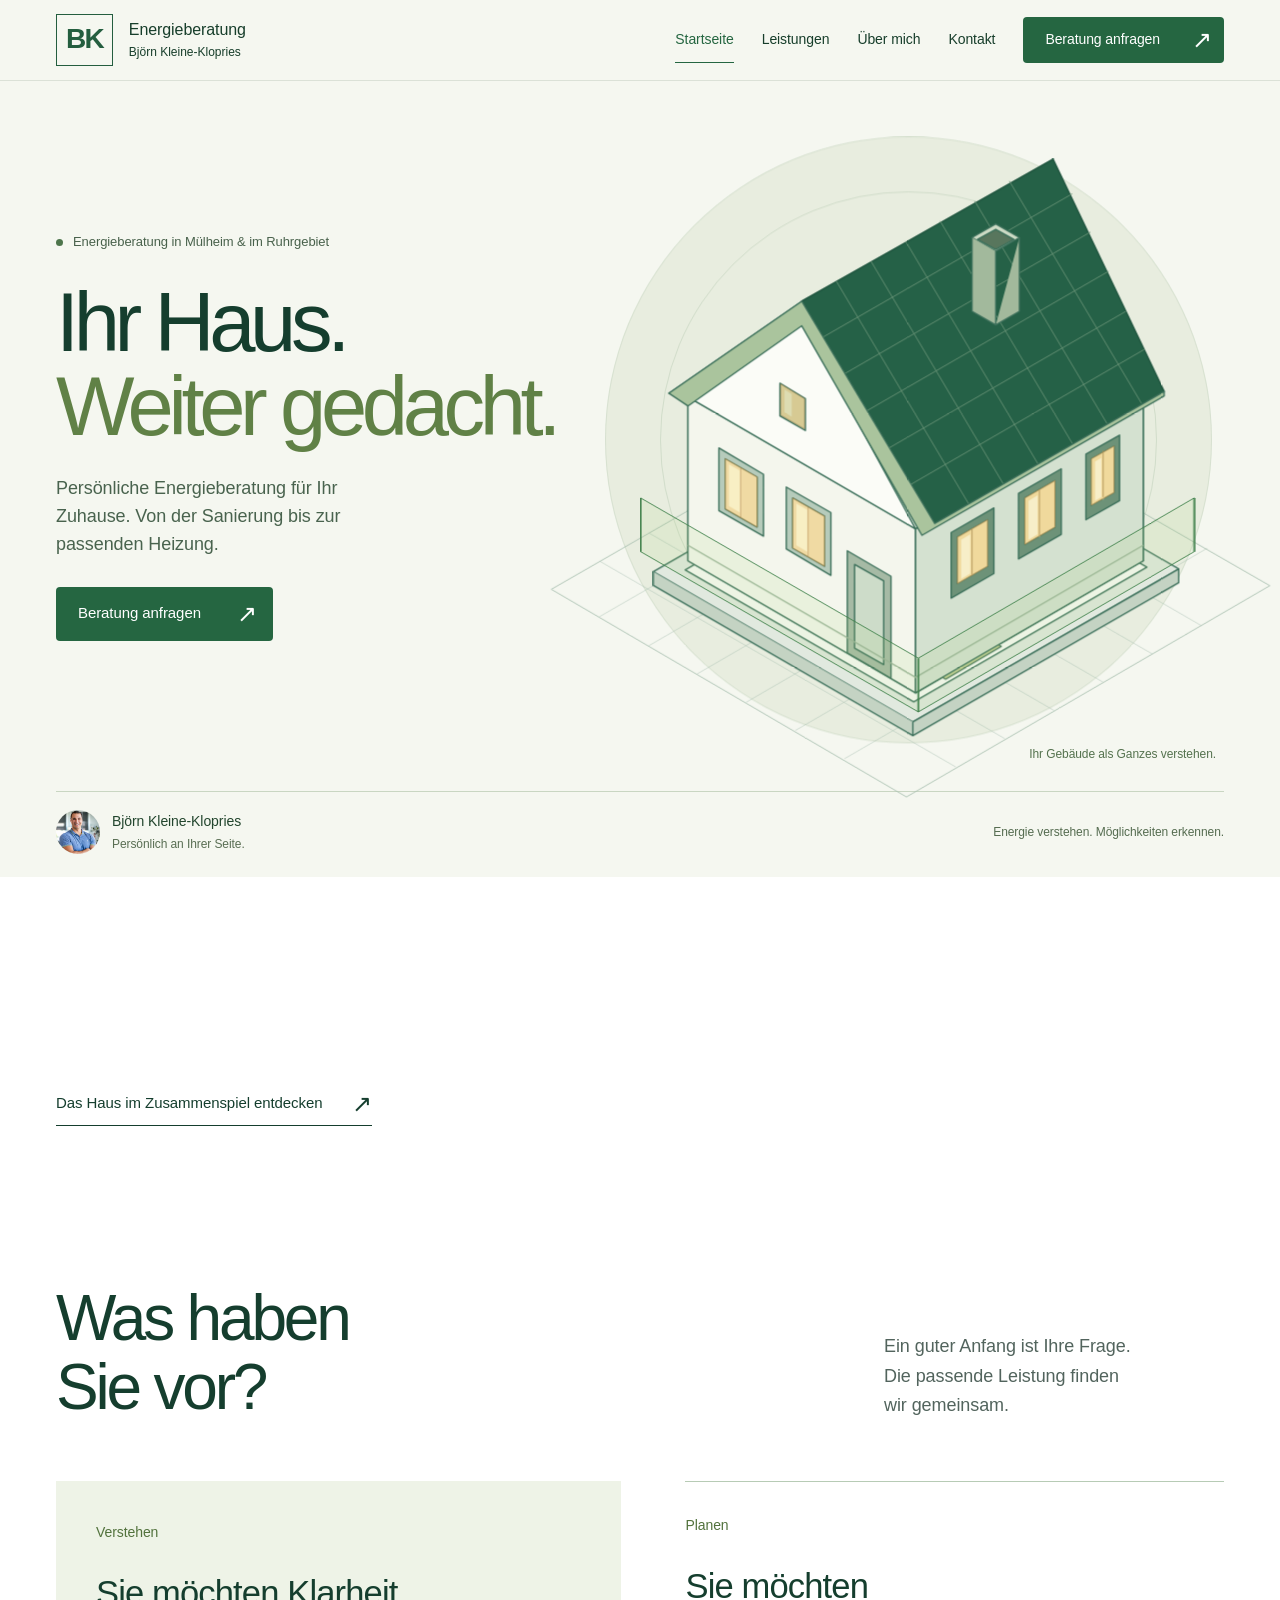
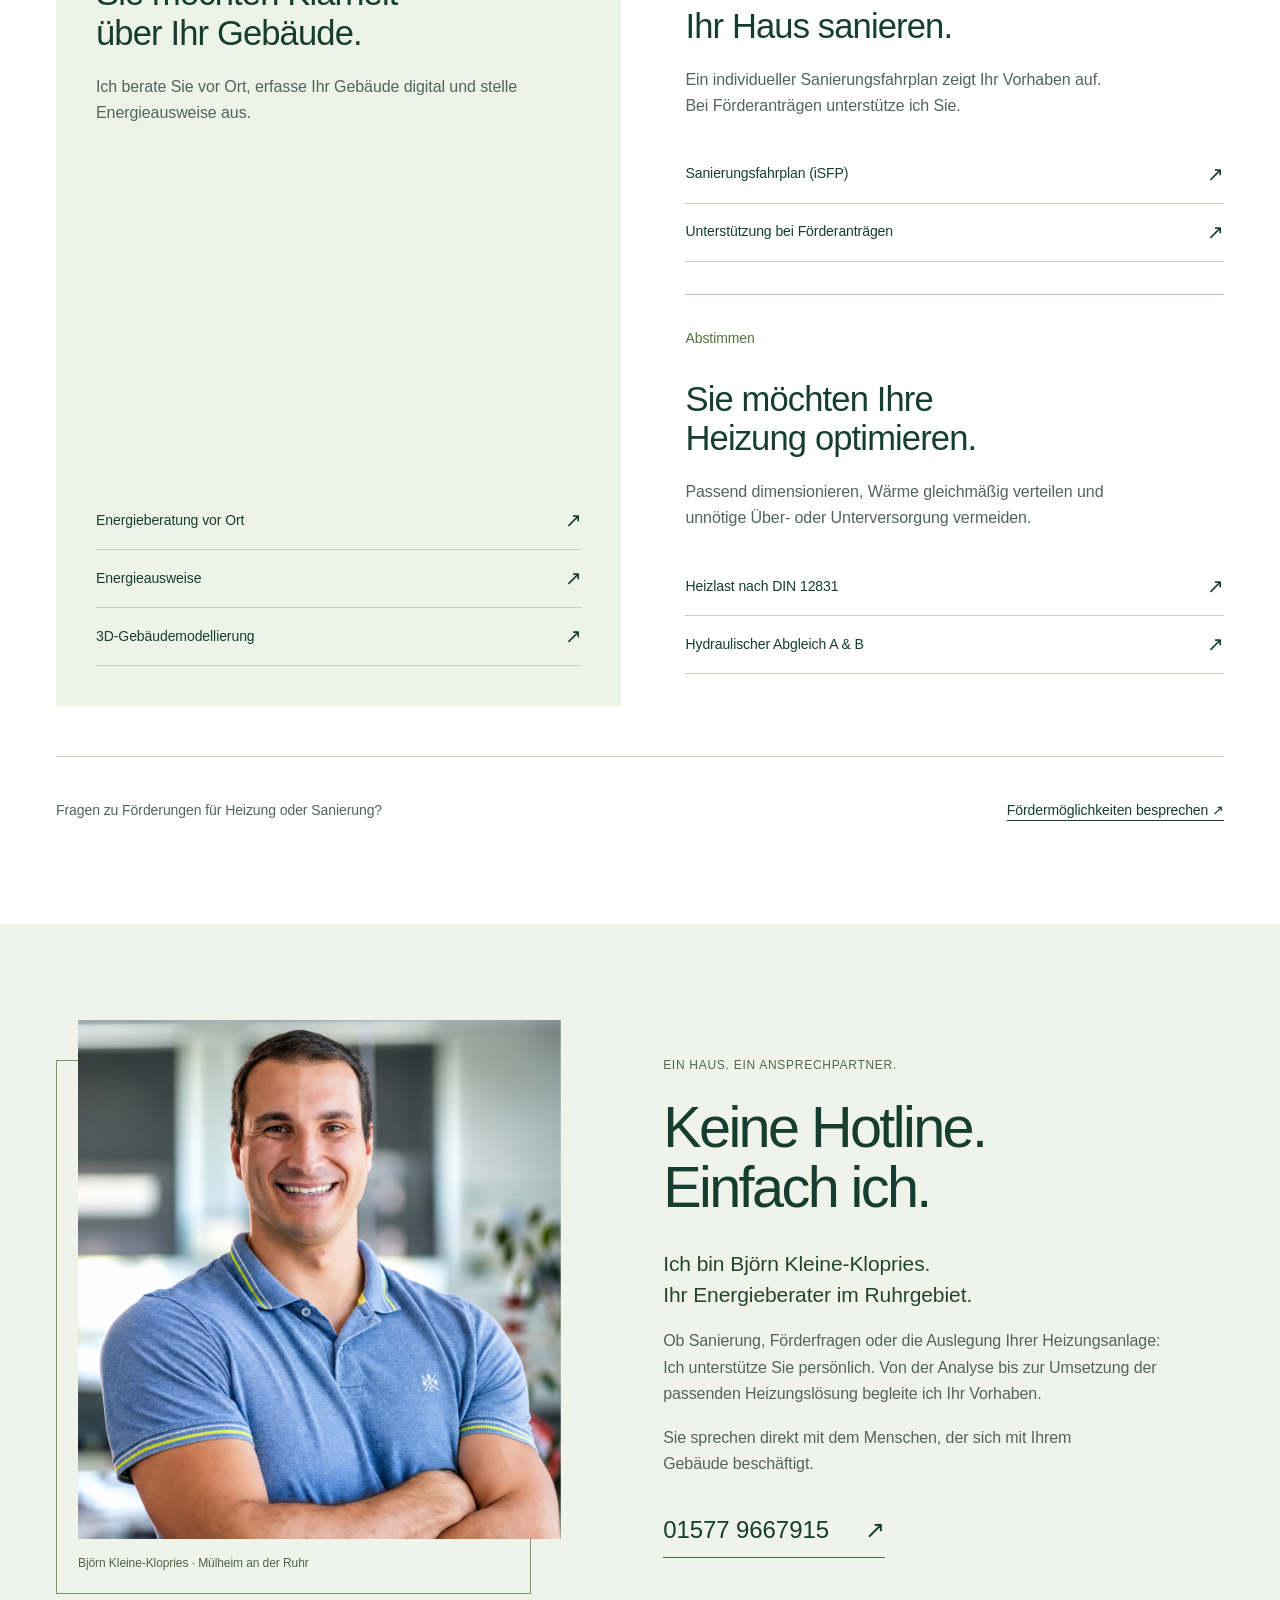
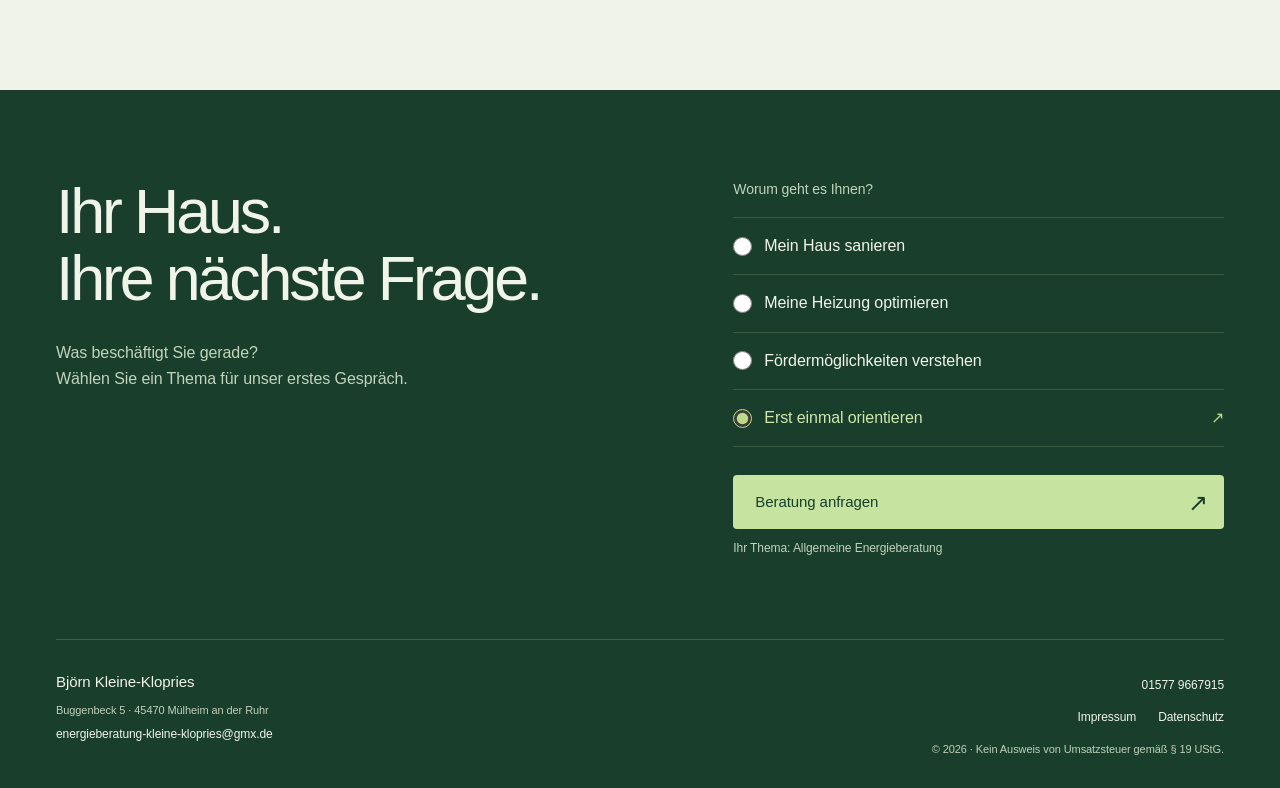
==== index.html @ 9cc99743 "Publish website preview with scroll-driven house and visit-local lighting" ====
<!doctype html><html lang="de"><head><meta name="robots" content="noindex, nofollow"><meta charset="utf-8"><meta name="viewport" content="width=device-width,initial-scale=1"><meta name="theme-color" content="#122b26"><title>Energieberatung in Mülheim | Björn Kleine-Klopries</title><meta name="description" content="Persönliche Energieberatung im Ruhrgebiet: Energieausweise, iSFP, Förderanträge, Heizlastberechnung und hydraulischer Abgleich. Björn Kleine-Klopries in Mülheim."><link rel="canonical" href="https://www.energieberatung-kleine-klopries.de/"><meta property="og:title" content="Energieberatung in Mülheim | Björn Kleine-Klopries"><meta property="og:description" content="Persönliche Energieberatung im Ruhrgebiet: Energieausweise, iSFP, Förderanträge, Heizlastberechnung und hydraulischer Abgleich. Björn Kleine-Klopries in Mülheim."><meta property="og:type" content="website"><meta property="og:locale" content="de_DE"><meta property="og:url" content="https://www.energieberatung-kleine-klopries.de/"><link rel="icon" type="image/svg+xml" href="assets/favicon.svg"><link rel="stylesheet" href="vendor/scrollcraft/scrollcraft.css"><link rel="stylesheet" href="style.css"><link rel="stylesheet" href="experience.css"><script src="vendor/scrollcraft/scrollcraft.js" defer></script><script src="app.js" defer></script><script src="experience.js" defer></script><script type="application/ld+json">{"@context":"https://schema.org","@type":"ProfessionalService","@id":"https://www.energieberatung-kleine-klopries.de/#unternehmen","name":"Energieberatung Björn Kleine-Klopries","url":"https://www.energieberatung-kleine-klopries.de/","telephone":"+4915779667915","email":"energieberatung-kleine-klopries@gmx.de","address":{"@type":"PostalAddress","streetAddress":"Buggenbeck 5","postalCode":"45470","addressLocality":"Mülheim an der Ruhr","addressCountry":"DE"},"areaServed":["Mülheim an der Ruhr","Ruhrgebiet"],"founder":{"@type":"Person","name":"Björn Kleine-Klopries"}}</script></head><body class="experience"><a class="skip" href="#inhalt">Zum Inhalt springen</a><header class="header"><div class="wrap nav"><a class="brand" href="index.html" aria-label="Energieberatung Björn Kleine-Klopries – Startseite"><span class="brand-symbol" aria-hidden="true">BK<span>／</span></span><span>Energieberatung<small>Björn Kleine-Klopries</small></span></a><button class="menu-button" type="button" aria-expanded="false" aria-controls="navigation" aria-label="Menü öffnen"><span></span><span></span></button><nav id="navigation" class="navigation" aria-label="Hauptnavigation"><a aria-current="page" href="index.html">Startseite</a><a  href="leistungen/">Leistungen</a><a href="ueber-mich/">Über mich</a><a  href="kontakt/">Kontakt</a><a class="button button-small" href="kontakt/">Beratung anfragen <span aria-hidden="true">↗</span></a></nav></div></header>
<main id="inhalt">
<section class="atelier-hero" data-sc-act="flow" aria-labelledby="hero-heading">
<div class="wrap hero-layout"><div class="hero-message"><p class="location-line"><span aria-hidden="true"></span>Energieberatung in Mülheim &amp; im Ruhrgebiet</p><h1 id="hero-heading">Ihr Haus.<br> <span>Weiter gedacht.</span></h1><p class="hero-summary">Persönliche Energieberatung für Ihr Zuhause. Von der Sanierung bis zur passenden Heizung.</p><a class="button" href="kontakt/">Beratung anfragen <span aria-hidden="true">↗</span></a></div><div class="building-scene"><div class="drawing-disc" data-sc-parallax="-0.2" aria-hidden="true"></div><svg class="hero-building" viewBox="0 0 850 800" aria-hidden="true"><g data-sc-parallax="-0.3"><use href="assets/building.svg#site"/></g><g data-sc-parallax="-0.7"><use href="assets/building.svg#base"/><g class="house-inside"><use href="assets/building.svg#inside"/></g><g class="house-room-lights"><use href="assets/building.svg#room-light"/></g><g class="house-shell"><use href="assets/building.svg#shell"/></g><g class="house-window-lights"><use class="light-front" href="assets/building.svg#light-front"/><use class="light-side" href="assets/building.svg#light-side"/><use class="light-attic" href="assets/building.svg#light-attic"/></g><g class="house-roof"><use href="assets/building.svg#roof"/></g></g><g class="house-analysis" data-sc-parallax="0.5"><use href="assets/building.svg#analysis"/></g></svg><span class="scene-caption">Ihr Gebäude als Ganzes verstehen.</span></div></div>
<div class="hero-footline wrap"><a href="#ueber-mich"><img src="assets/bjoern-kleine-klopries-neu-scharf.avif" width="48" height="48" alt=""><span>Björn Kleine-Klopries<small>Persönlich an Ihrer Seite.</small></span></a><span>Energie verstehen. Möglichkeiten erkennen.</span></div>
</section>
<section class="quiet-note" data-sc-act="flow" aria-labelledby="note-heading"><div class="wrap"><h2 id="note-heading" data-sc-cue="0.03 1 0.08 0" data-sc-kinetic="lines">Eine neue Heizung? Beginnen wir mit dem ganzen Haus.</h2><a class="text-link home-services-link" href="leistungen/">Das Haus im Zusammenspiel entdecken <span aria-hidden="true">↗</span></a></div></section>
<section class="offer-section" id="leistungen" data-sc-act="flow" aria-labelledby="offer-heading"><div class="wrap">
<div class="offer-heading" data-sc-in><h2 id="offer-heading">Was haben<br> Sie vor?</h2><p>Ein guter Anfang ist Ihre Frage.<br> Die passende Leistung finden wir gemeinsam.</p></div>
<div class="offer-grid" data-sc-in data-sc-stagger="60">
<article class="offer-group offer-primary"><span class="offer-word">Verstehen</span><h3>Sie möchten Klarheit<br> über Ihr Gebäude.</h3><p>Ich berate Sie vor Ort, erfasse Ihr Gebäude digital und stelle Energieausweise aus.</p><div class="offer-links"><a href="leistungen/#vor-ort">Energieberatung vor Ort <span>↗</span></a><a href="leistungen/#energieausweis">Energieausweise <span>↗</span></a><a href="leistungen/#gebaeudemodell">3D-Gebäudemodellierung <span>↗</span></a></div></article>
<article class="offer-group"><span class="offer-word">Planen</span><h3>Sie möchten<br> Ihr Haus sanieren.</h3><p>Ein individueller Sanierungsfahrplan zeigt Ihr Vorhaben auf. Bei Förderanträgen unterstütze ich Sie.</p><div class="offer-links"><a href="leistungen/#sanierungsfahrplan">Sanierungsfahrplan (iSFP) <span>↗</span></a><a href="leistungen/#foerderung">Unterstützung bei Förderanträgen <span>↗</span></a></div></article>
<article class="offer-group"><span class="offer-word">Abstimmen</span><h3>Sie möchten Ihre<br> Heizung optimieren.</h3><p>Passend dimensionieren, Wärme gleichmäßig verteilen und unnötige Über- oder Unterversorgung vermeiden.</p><div class="offer-links"><a href="leistungen/#heizlast">Heizlast nach DIN 12831 <span>↗</span></a><a href="leistungen/#abgleich">Hydraulischer Abgleich A &amp; B <span>↗</span></a></div></article>
</div><div class="funding-note"><p>Fragen zu Förderungen für Heizung oder Sanierung?</p><a href="kontakt/?anliegen=Förderung">Fördermöglichkeiten besprechen <span aria-hidden="true">↗</span></a></div></div></section>
<section class="person-section" id="ueber-mich" data-sc-act="flow" aria-labelledby="person-heading"><div class="wrap person-layout">
<figure class="person-image"><div data-sc-reveal="left" data-sc-reveal-at="0.05 0.38"><img src="assets/bjoern-kleine-klopries-neu-scharf.avif" width="1280" height="1229" loading="lazy" alt="Björn Kleine-Klopries, Ihr persönlicher Energieberater"></div><figcaption>Björn Kleine-Klopries · Mülheim an der Ruhr</figcaption></figure>
<div class="person-copy"><p class="section-kicker">Ein Haus. Ein Ansprechpartner.</p><h2 id="person-heading">Keine Hotline.<br> Einfach ich.</h2><p class="person-lead">Ich bin Björn Kleine-Klopries.<br> Ihr Energieberater im Ruhrgebiet.</p><p>Ob Sanierung, Förderfragen oder die Auslegung Ihrer Heizungsanlage: Ich unterstütze Sie persönlich. Von der Analyse bis zur Umsetzung der passenden Heizungslösung begleite ich Ihr Vorhaben.</p><p>Sie sprechen direkt mit dem Menschen, der sich mit Ihrem Gebäude beschäftigt.</p><a href="tel:+4915779667915" class="person-phone">01577 9667915 <span aria-hidden="true">↗</span></a></div></div></section>
<section class="inquiry-section" id="anfrage" data-sc-act="flow" aria-labelledby="inquiry-heading"><div class="wrap">
<div class="inquiry-layout"><div><h2 id="inquiry-heading">Ihr Haus.<br> Ihre nächste Frage.</h2><p>Was beschäftigt Sie gerade?<br> Wählen Sie ein Thema für unser erstes Gespräch.</p></div>
<div class="inquiry-choice"><fieldset><legend>Worum geht es Ihnen?</legend>
<label><input type="radio" name="topic" value="Sanierung"><span>Mein Haus sanieren</span><b aria-hidden="true">↗</b></label>
<label><input type="radio" name="topic" value="Heizung"><span>Meine Heizung optimieren</span><b aria-hidden="true">↗</b></label>
<label><input type="radio" name="topic" value="Förderung"><span>Fördermöglichkeiten verstehen</span><b aria-hidden="true">↗</b></label>
<label><input type="radio" name="topic" value="Allgemeine Energieberatung" checked><span>Erst einmal orientieren</span><b aria-hidden="true">↗</b></label>
</fieldset><a class="button inquiry-cta" id="selected-inquiry" href="kontakt/">Beratung anfragen <span aria-hidden="true">↗</span></a><p id="topic-status" aria-live="polite">Ihr Thema: Allgemeine Energieberatung</p><noscript><p>Bitte nennen Sie Ihr Thema direkt im Gespräch oder in Ihrer E-Mail.</p></noscript></div></div>
<footer class="atelier-footer"><div><strong>Björn Kleine-Klopries</strong><p>Buggenbeck 5 · 45470 Mülheim an der Ruhr</p><a href="mailto:energieberatung-kleine-klopries@gmx.de">energieberatung-kleine-klopries@gmx.de</a></div><div><a href="tel:+4915779667915">01577 9667915</a><nav aria-label="Rechtliche Informationen"><a href="impressum/">Impressum</a><a href="datenschutz/">Datenschutz</a></nav><p>© <span data-year>2026</span> · Kein Ausweis von Umsatzsteuer gemäß § 19 UStG.</p></div></footer>
</div></section></main></body></html>
---- vendor/scrollcraft/scrollcraft.css ----
/* ============================================================================
   scrollcraft.css: the taste floor
   ----------------------------------------------------------------------------
   Two layers, and the split matters:

     TOKENS   what you override per brand. Colour roles, the type ramp, the
              spacing scale, elevation, motion. A brand is ~12 values.
     DEVICES  what the engine drives. Do not restyle these to taste; they are
              the mechanism. Style your own markup instead.

   Nothing here draws a "component". There are no card, badge, or pill classes,
   because a stylesheet that ships those is how every page built on it ends up
   with the same shapes. You get a floor and a vocabulary; the composition is
   yours.
   ========================================================================== */

/* ---------------------------------------------------------------- tokens -- */
:root {
  /* --- colour roles. Override these six and the page is rebranded. -------- */
  --sc-canvas:      #08090b;   /* the page ground. Drift interpolates this.   */
  --sc-surface:     #101217;   /* anything raised off the ground             */
  --sc-ink:         #f4f2ef;   /* primary text                               */
  --sc-ink-soft:    #9a9ba1;   /* secondary text. Tinted, never flat gray.   */
  --sc-accent:      #d8ff3e;   /* ONE accent. It owns a region, not confetti. */
  --sc-accent-ink:  #08090b;   /* text that sits on the accent               */

  --sc-hairline:    color-mix(in oklab, var(--sc-ink) 12%, transparent);
  --sc-hairline-strong: color-mix(in oklab, var(--sc-ink) 22%, transparent);

  /* --- type. Two families max. Display carries voice, text carries prose. - */
  --sc-font-display: "Instrument Sans", "Geist", system-ui, sans-serif;
  --sc-font-text:    "Geist", system-ui, sans-serif;
  --sc-font-mono:    "Geist Mono", ui-monospace, monospace;

  /* Fluid ramp. Tracking tightens as size grows because a face set at 6rem
     with 0 tracking reads loose; this is optical correction, not decoration. */
  --sc-t-xs:   clamp(0.75rem, 0.72rem + 0.15vw, 0.82rem);
  --sc-t-sm:   clamp(0.875rem, 0.84rem + 0.18vw, 0.95rem);
  --sc-t-base: clamp(1rem, 0.96rem + 0.22vw, 1.125rem);
  --sc-t-lg:   clamp(1.2rem, 1.1rem + 0.5vw, 1.5rem);
  --sc-t-xl:   clamp(1.6rem, 1.35rem + 1.2vw, 2.25rem);
  --sc-t-2xl:  clamp(2.1rem, 1.6rem + 2.4vw, 3.4rem);
  --sc-t-3xl:  clamp(2.8rem, 1.9rem + 4.2vw, 5rem);
  --sc-t-4xl:  clamp(3.4rem, 1.9rem + 6.6vw, 7.5rem);

  --sc-track-tight:  -0.035em;
  --sc-track-snug:   -0.02em;
  --sc-track-normal: -0.005em;
  --sc-track-wide:    0.08em;

  --sc-leading-none: 0.94;
  --sc-leading-tight: 1.06;
  --sc-leading-body: 1.62;

  --sc-measure: 62ch;

  /* --- space. 4px base: the useful middle steps an 8-only scale misses. --- */
  --sc-1: 0.25rem;  --sc-2: 0.5rem;   --sc-3: 0.75rem;  --sc-4: 1rem;
  --sc-5: 1.5rem;   --sc-6: 2rem;     --sc-7: 3rem;     --sc-8: 4rem;
  --sc-9: 6rem;     --sc-10: 8rem;    --sc-11: 12rem;

  /* Section rhythm is fluid so a phone doesn't inherit desktop air. */
  --sc-section: clamp(4.5rem, 9vw, 11rem);
  --sc-gutter:  clamp(1.25rem, 5vw, 5.5rem);
  --sc-maxw:    82rem;

  /* --- radius. Pick one scale for the page and hold it. ------------------- */
  --sc-r-sm: 6px;  --sc-r-md: 12px;  --sc-r-lg: 20px;  --sc-r-pill: 999px;

  /* --- elevation. Every shadow has an offset AND a soft blur, and is tinted
         to the canvas hue. A zero-offset coloured halo is decoration, not
         depth, so there isn't one here. ---------------------------------- */
  --sc-shadow-color: 220 40% 2%;
  --sc-e1: 0 1px 2px hsl(var(--sc-shadow-color) / 0.28),
           0 2px 6px -1px hsl(var(--sc-shadow-color) / 0.20);
  --sc-e2: 0 2px 4px hsl(var(--sc-shadow-color) / 0.24),
           0 8px 18px -4px hsl(var(--sc-shadow-color) / 0.30);
  --sc-e3: 0 4px 8px hsl(var(--sc-shadow-color) / 0.22),
           0 18px 40px -8px hsl(var(--sc-shadow-color) / 0.38),
           0 48px 90px -24px hsl(var(--sc-shadow-color) / 0.30);

  /* Edge light: a 1px top highlight sells a raised surface better than any
     amount of blur, because real raised things catch light on their lip. */
  --sc-edge: inset 0 1px 0 color-mix(in oklab, var(--sc-ink) 10%, transparent);

  /* --- motion. Built-in CSS easings are too weak for UI. ------------------ */
  --sc-ease-out:    cubic-bezier(0.23, 1, 0.32, 1);
  --sc-ease-in-out: cubic-bezier(0.77, 0, 0.175, 1);
  --sc-ease-drawer: cubic-bezier(0.32, 0.72, 0, 1);
  --sc-d-fast: 160ms;  --sc-d-base: 240ms;  --sc-d-slow: 420ms;

  --sc-z-stage: 1; --sc-z-copy: 20; --sc-z-chrome: 60;
}

/* --------------------------------------------------------------- reset -- */
*, *::before, *::after { box-sizing: border-box; }
html { -webkit-text-size-adjust: 100%; scroll-behavior: smooth; }
@media (prefers-reduced-motion: reduce) { html { scroll-behavior: auto; } }

body {
  margin: 0;
  background: var(--sc-canvas);
  color: var(--sc-ink);
  font-family: var(--sc-font-text);
  font-size: var(--sc-t-base);
  line-height: var(--sc-leading-body);
  letter-spacing: var(--sc-track-normal);
  -webkit-font-smoothing: antialiased;
  text-rendering: optimizeLegibility;
  font-synthesis-weight: none;
  overflow-x: clip;
}
img, video, canvas, svg { display: block; max-width: 100%; }
button, input, select, textarea { font: inherit; color: inherit; }

/* ------------------------------------------------- the browser surfaces --
   The parts you did not draw still carry the design. Selection, caret, focus
   ring, scrollbar and tabular numerals all ship with defaults that belong to no
   design system. Theming them is the cheapest signal that a page was built
   rather than assembled, and it is the step that gets skipped most reliably. */
::selection { background: var(--sc-accent); color: var(--sc-accent-ink); }
:root { caret-color: var(--sc-accent); accent-color: var(--sc-accent); }
:focus-visible {
  outline: 2px solid var(--sc-accent);
  outline-offset: 3px;
  border-radius: var(--sc-r-sm);
}
:where(a) { color: inherit; text-decoration-thickness: 1px; text-underline-offset: 0.22em; }
@supports (scrollbar-color: auto) {
  html { scrollbar-color: color-mix(in oklab, var(--sc-ink) 26%, transparent) transparent; scrollbar-width: thin; }
}
:where(table, .sc-nums, [data-sc-count]) { font-variant-numeric: tabular-nums; }

/* ----------------------------------------------------------- typography -- */
.sc-display {
  font-family: var(--sc-font-display);
  font-weight: 500;
  line-height: var(--sc-leading-none);
  letter-spacing: var(--sc-track-tight);
  text-wrap: balance;
  margin: 0;
}
.sc-display--xl { font-size: var(--sc-t-4xl); }
.sc-display--lg { font-size: var(--sc-t-3xl); }
.sc-display--md { font-size: var(--sc-t-2xl); letter-spacing: var(--sc-track-snug); }
.sc-lede {
  font-size: var(--sc-t-lg);
  line-height: 1.44;
  letter-spacing: var(--sc-track-snug);
  color: var(--sc-ink);
  max-width: 46ch;
  text-wrap: pretty;
  margin: 0;
}
.sc-body { max-width: var(--sc-measure); color: var(--sc-ink-soft); text-wrap: pretty; margin: 0; }
.sc-label {
  font-family: var(--sc-font-mono);
  font-size: var(--sc-t-xs);
  letter-spacing: var(--sc-track-wide);
  text-transform: uppercase;
  color: var(--sc-ink-soft);
}

/* ---------------------------------------------------------------- layout -- */
.sc-wrap { width: 100%; max-width: var(--sc-maxw); margin-inline: auto; padding-inline: var(--sc-gutter); }
.sc-section { padding-block: var(--sc-section); }
/* More space above a heading than below it: the gap belongs to the boundary,
   not to the pair. */
.sc-stack > * + * { margin-top: var(--sc-4); }
.sc-stack > :is(h1,h2,h3) { margin-top: var(--sc-7); }
.sc-stack > :is(h1,h2,h3):first-child { margin-top: 0; }
.sc-rule { height: 1px; border: 0; background: var(--sc-hairline); margin: 0; }

/* =============================================================== DEVICES ==
   Driven by the engine. Restyle your own markup, not these.                */

.sc-act--pinned { position: relative; }
.sc-stage {
  position: sticky; top: 0;
  height: 100vh; height: 100svh;
  overflow: clip;
  z-index: var(--sc-z-stage);
}

/* scrub / sequence media */
.sc-stage :is(video[data-sc-scrub], canvas[data-sc-sequence], .sc-stage__poster) {
  position: absolute; inset: 0;
  width: 100%; height: 100%;
  object-fit: cover;
}
video[data-sc-scrub] { opacity: 0; transition: opacity 380ms var(--sc-ease-out); }
.sc-has-clip video[data-sc-scrub] { opacity: 1; }
/* The poster is a live frame-holder, not a placeholder: it stays up until a
   real video frame has painted, which is what stops the blank-stage flash. */
.sc-stage__poster { z-index: 0; transition: opacity 380ms var(--sc-ease-out); }
.sc-has-clip .sc-stage__poster { opacity: 0; }

/* A scrim only where text sits. A full-frame darkening layer flattens the
   image everywhere to fix contrast in one corner. */
.sc-scrim {
  position: absolute; inset: 0; pointer-events: none; z-index: 1;
  background: linear-gradient(
    var(--sc-scrim-angle, 180deg),
    color-mix(in oklab, var(--sc-canvas) var(--sc-scrim-a, 78%), transparent) 0%,
    color-mix(in oklab, var(--sc-canvas) 30%, transparent) 42%,
    transparent 68%);
}
/* Point the scrim at the copy. A scrim gradient that darkens the top while the
   copy sits at the bottom fixes contrast nowhere and flattens the image
   everywhere, which is the most common way text-over-video goes wrong. */
.sc-scrim--bottom { --sc-scrim-angle: 0deg; }
.sc-scrim--left   { --sc-scrim-angle: 90deg; }
.sc-scrim--right  { --sc-scrim-angle: 270deg; }

/* Corner scrims, for copy anchored to a corner. An edge gradient has to darken
   a whole band across the frame to cover one corner; a corner gradient puts the
   density where the text is and leaves the rest of the image alone. Pair with
   .sc-copy--lead / .sc-copy--trail. */
.sc-scrim--lead {
  background: linear-gradient(to top right,
    color-mix(in oklab, var(--sc-canvas) 94%, transparent) 0%,
    color-mix(in oklab, var(--sc-canvas) 72%, transparent) 30%,
    color-mix(in oklab, var(--sc-canvas) 30%, transparent) 52%,
    transparent 72%);
}
.sc-scrim--trail {
  background: linear-gradient(to top left,
    color-mix(in oklab, var(--sc-canvas) 94%, transparent) 0%,
    color-mix(in oklab, var(--sc-canvas) 72%, transparent) 30%,
    color-mix(in oklab, var(--sc-canvas) 30%, transparent) 52%,
    transparent 72%);
}
/* A band across the bottom, for copy that spans the full width of the frame.
   That is what both corner anchors become below 860px, and it is also the right
   shape whenever the copy block is wider than a corner. */
.sc-scrim--band {
  background: linear-gradient(to top,
    color-mix(in oklab, var(--sc-canvas) 94%, transparent) 0%,
    color-mix(in oklab, var(--sc-canvas) 74%, transparent) 22%,
    color-mix(in oklab, var(--sc-canvas) 30%, transparent) 42%,
    transparent 58%);
}
.sc-scrim--vignette {
  background: radial-gradient(120% 90% at 50% 45%, transparent 40%,
              color-mix(in oklab, var(--sc-canvas) 70%, transparent) 100%);
}

/* copy over a stage.
   max-width is in rem, never ch. A `ch` on this container resolves against the
   CONTAINER's font-size (body size), not the display size of the heading inside
   it, so `max-width: 20ch` here silently produces a ~180px column and wraps a
   hero headline to six lines. Set a ch measure on the text element itself. */
.sc-copy {
  position: absolute; z-index: var(--sc-z-copy);
  inset-inline: var(--sc-gutter);
  max-width: min(46rem, 76vw);
  will-change: opacity, transform;
}
.sc-copy--lead   { left: var(--sc-gutter); bottom: clamp(3rem, 12vh, 9rem); }
/* inset-inline FIRST. It is the shorthand for left+right, so declaring it after
   `left: 50%` resets left to auto and the block drifts off the left edge. */
.sc-copy--center { inset-inline: auto; left: 50%; top: 50%; translate: -50% -50%; text-align: center; }
.sc-copy--trail  { inset-inline: auto; right: var(--sc-gutter); bottom: clamp(3rem, 12vh, 9rem); text-align: right; }

/* cue defaults: the engine writes opacity/transform inline, these are the
   pre-paint state so nothing flashes before the first read() */
[data-sc-cue] { opacity: 0; will-change: opacity, transform; }
.sc-ready [data-sc-cue] { transition: none; }

/* kinetic split */
.sc-split { display: inline-block; overflow: hidden; vertical-align: top; }
/* Descenders live below the baseline; a line mask clipped to the line box eats
   the tails off g, y, p, j. The padding buys them room back. */
.sc-split--line { display: block; padding-bottom: 0.14em; margin-bottom: -0.14em; }
.sc-split__i { display: inline-block; will-change: transform, opacity; }
.sc-is-split { opacity: 1 !important; }

/* horizontal rail */
[data-sc-pan] { display: flex; will-change: transform; }

/* reveal + parallax */
[data-sc-reveal] { will-change: clip-path; }
[data-sc-parallax] { will-change: transform; }

/* flow reveal (fires once) */
[data-sc-in], [data-sc-stagger] > * {
  opacity: 0;
  transform: translate3d(0, 14px, 0);
  transition: opacity 620ms var(--sc-ease-out), transform 620ms var(--sc-ease-out);
}
[data-sc-in].sc-in, [data-sc-stagger] > .sc-in { opacity: 1; transform: none; }

/* pointer devices */
[data-sc-tilt] { transform-style: preserve-3d; will-change: transform; }
[data-sc-magnet] { will-change: transform; }
/* isolation always; position only if nothing more specific already set it.
   Written with :where() (zero specificity) on purpose: a plain `position:
   relative` here has the same weight as `.sc-stage` and, being later in the
   file, silently wins. A stage carrying both attributes then stops being
   sticky and the whole act scrolls away instead of pinning. */
[data-sc-spotlight] { isolation: isolate; }
:where([data-sc-spotlight]) { position: relative; }
[data-sc-spotlight]::after {
  content: ""; position: absolute; inset: 0; pointer-events: none; z-index: 2;
  background: radial-gradient(
    28rem 28rem at calc(var(--sc-mx, 0.5) * 100%) calc(var(--sc-my, 0.5) * 100%),
    color-mix(in oklab, var(--sc-accent) 16%, transparent), transparent 70%);
  opacity: 0; transition: opacity var(--sc-d-slow) var(--sc-ease-out);
}
[data-sc-spotlight]:hover::after { opacity: 1; }

/* =========================================================== WORLDFLIGHT ==
   One fixed stage for the whole page. The only thing in document flow is the
   spacer, and it is empty. If you find yourself adding a section here, you want
   act mode instead: the moment a real block scrolls past the fixed stage, the
   page has a seam again and the whole point is gone.                        */

[data-sc-mode="worldflight"] { position: relative; }

.sc-world {
  position: fixed; inset: 0;
  overflow: clip;
  z-index: var(--sc-z-stage);
  background: var(--sc-canvas);
}

/* Every leg is mounted for the life of the page and stacked in the same box.
   The engine owns opacity, visibility and z-index here; do not set them. */
.sc-world__seg {
  position: absolute; inset: 0;
  opacity: 0;
  will-change: opacity;
}
.sc-world__seg > :is(video, img, canvas) {
  position: absolute; inset: 0;
  width: 100%; height: 100%;
  object-fit: cover;
}
/* The poster is the frame-holder AND the first camera move: the engine pushes
   it in slowly until a real decoded frame is available to replace it. */
.sc-world__poster {
  z-index: 0;
  transform-origin: 50% 50%;
  transition: opacity 420ms var(--sc-ease-out);
}
.sc-world__seg > video { z-index: 1; }
.sc-world__seg.sc-has-clip .sc-world__poster { opacity: 0; }
/* The act stylesheet lights a clip through its ancestor act. A worldflight leg
   has no act, so match the class the engine also writes on the clip itself. */
video[data-sc-scrub].sc-has-clip { opacity: 1; }

/* The copy layer is fixed too, and inert by default: the engine hands
   pointer-events back to a block only while it is actually legible. */
.sc-world__copy {
  position: fixed; inset: 0;
  z-index: var(--sc-z-copy);
  pointer-events: none;
}
.sc-world__scrim { position: absolute; inset: 0; pointer-events: none; z-index: 0; }
[data-sc-copy] {
  opacity: 0;
  pointer-events: none;
  will-change: opacity, transform;
}
.sc-ready [data-sc-copy] { transition: none; }

/* The track. Empty on purpose. */
.sc-world__spacer { pointer-events: none; }

/* scroll progress */
[data-sc-progress] {
  position: fixed; inset: 0 0 auto 0; height: 2px; z-index: var(--sc-z-chrome);
  background: var(--sc-accent); transform-origin: 0 50%; transform: scaleX(0);
  will-change: transform;
}

/* ----------------------------------------------------------- atmosphere --
   Depth is not only shadow. Grain keeps a flat dark ground from banding, and
   it is the difference between "a dark page" and "a lit room". */
.sc-grain { position: fixed; inset: 0; pointer-events: none; z-index: 3; opacity: 0.045; }
.sc-grain::before {
  content: ""; position: absolute; inset: -50%;
  background-image: url("data:image/svg+xml;utf8,<svg xmlns='http://www.w3.org/2000/svg' width='140' height='140'><filter id='n'><feTurbulence type='fractalNoise' baseFrequency='0.85' numOctaves='3'/></filter><rect width='140' height='140' filter='url(%23n)'/></svg>");
}

/* -------------------------------------------------------- reduced motion -- */
@media (prefers-reduced-motion: reduce) {
  /* Fewer and gentler, not zero. Opacity still carries the reveal so the page
     is comprehensible; every position change is dropped. */
  [data-sc-in], [data-sc-stagger] > * { transform: none; transition-duration: 220ms; }
  [data-sc-parallax], [data-sc-pan], .sc-split__i { transform: none !important; }
  /* A wipe is a position change too. Show reveal content settled. */
  [data-sc-reveal] { clip-path: none !important; }
  /* A rail's transform IS its navigation, not decoration. Zeroing it the way
     parallax and kinetic type are zeroed parks the act on its first screenful
     and makes everything past the fold unreachable: a device degrading into
     missing content. Hand the travel back to the reader as an ordinary scroll
     region instead, so the same items are all still gettable without motion.
     A build that would rather re-lay the rail out as a grid can still do that;
     this is the floor, not the ceiling. */
  [data-sc-act="pan"] .sc-stage,
  [data-sc-act="pan"] [data-sc-stage] {
    overflow-x: auto; overflow-y: hidden;
    overscroll-behavior-x: contain;
    scroll-snap-type: x proximity;
  }
  [data-sc-pan] > * { scroll-snap-align: center; }
  [data-sc-spotlight]::after { display: none; }
  /* A worldflight keeps its whole story here. No clip is ever fetched, so the
     posters are the film, and they cross-dissolve through exactly the same
     seams at exactly the same scroll positions. The push-in and the copy drift
     are the only things that go. */
  .sc-world__poster, [data-sc-copy] { transform: none !important; }
}

/* --------------------------------------------------------------- mobile -- */
@media (max-width: 860px) {
  .sc-copy { inset-inline: var(--sc-gutter); max-width: none; }
  .sc-copy--trail { text-align: left; }
  .sc-stage { height: 100svh; }
  /* .sc-copy--trail re-anchors to the left and spans the full width here, so a
     bottom-RIGHT corner gradient darkens the one corner the copy just left and
     guarantees a contrast failure over any bright clip. Point the density at
     the copy: the same band .sc-scrim--band paints. */
  .sc-scrim--trail {
    background: linear-gradient(to top,
      color-mix(in oklab, var(--sc-canvas) 94%, transparent) 0%,
      color-mix(in oklab, var(--sc-canvas) 74%, transparent) 22%,
      color-mix(in oklab, var(--sc-canvas) 30%, transparent) 42%,
      transparent 58%);
  }
}
---- style.css ----
@charset "UTF-8";

/* Kleine-Klopries — architectural direction. */
:root {
  --green: #24694f;
  --dark: #122b26;
  --deep: #0c221d;
  --ink: #192f29;
  --muted: #52645d;
  --paper: #f4f6f1;
  --pale: #e5ece3;
  --lime: #cced9b;
  --line: #c7d2c8;
  --white: #fff;
  --mono: "SFMono-Regular", Consolas, "Liberation Mono", monospace;
  --ease: cubic-bezier(.2,.65,.25,1);
}
* { box-sizing: border-box; }
html { scroll-behavior: smooth; scroll-padding-top: 100px; }
body {
  margin: 0; background: var(--paper); color: var(--ink);
  font-family: "Helvetica Neue", Helvetica, Arial, sans-serif;
  font-size: 16px; line-height: 1.65; -webkit-font-smoothing: antialiased;
}
body.menu-open { overflow: hidden; }
a { color: inherit; text-decoration: none; }
p,h1,h2,h3,figure { margin: 0; }
img { display: block; max-width: 100%; height: auto; }
button { font: inherit; }
a,button { touch-action: manipulation; }
button { cursor: pointer; }
a:focus-visible,button:focus-visible { outline: 3px solid #b47b30; outline-offset: 6px; }
::selection { background: var(--lime); color: var(--dark); }
.wrap { width: min(1320px,calc(100% - 112px)); margin-inline: auto; }
.section { padding-block: 108px; }
.skip { position: fixed; top: -100px; left: 12px; z-index: 110; background: white; padding: 12px 20px; }
.skip:focus { top: 12px; }
h1,h2,h3 { font-weight: 450; line-height: 1.07; letter-spacing: -.035em; }
h1 { font-size: clamp(48px,6.5vw,90px); }
h2 { font-size: clamp(36px,4.2vw,60px); }
h3 { font-size: 25px; letter-spacing: -.025em; }
h1 em { font-family: inherit; font-style: normal; font-weight: inherit; color: var(--green); }
p { color: var(--muted); }
p+p { margin-top: 1.1rem; }
.large-copy,.lead { font-size: 22px; line-height: 1.5; color: var(--ink); }
.eyebrow,.technical-label,.label,.service-number,.detail-number,.outline-number {
  font-family: var(--mono); font-size: 12px; font-weight: 400;
  letter-spacing: .025em; line-height: 1.5;
}
.eyebrow { color: var(--green); margin-bottom: 28px; text-transform: uppercase; }
.label { display: block; margin-bottom: 16px; text-transform: uppercase; }
.text-link { display: inline-flex; align-items: center; justify-content: space-between; gap: 30px; min-height: 44px; border-bottom: 1px solid currentColor; font-size: 15px; font-weight: 500; }
.text-link:hover { color: var(--green); }
.text-link span { font-size: 24px; }
.button {
  display: inline-flex; align-items: center; justify-content: space-between;
  gap: 30px; min-height: 54px; padding: 0 0 0 22px;
  border: 1px solid var(--green); border-radius: 0; background: var(--green);
  color: white; font-size: 15px; font-weight: 500;
  transition: background .2s, color .2s;
}
.button>span { display: grid; place-items: center; width: 52px; min-height: 52px; font-size: 24px; border-left: 1px solid #ffffff40; }
.button:hover { background: var(--dark); color: white; }
.button-small { min-height: 46px; padding-left: 16px; gap: 20px; font-size: 14px; }
.button-small>span { width: 44px; min-height: 44px; }

/* A compact identity and an uninterrupted dark introduction. */
.header { position: sticky; top: 0; z-index: 100; background: var(--dark); color: white; border-bottom: 1px solid #ffffff26; }
.nav { height: 88px; display: flex; align-items: center; justify-content: space-between; gap: 25px; transition: height .25s; }
.is-scrolled .nav { height: 70px; }
.brand { display: flex; align-items: center; gap: 16px; font-size: 16px; font-weight: 500; line-height: 1.3; flex-shrink: 0; }
.brand small { display: block; font-family: var(--mono); font-size: 11px; margin-top: 4px; font-weight: 400; letter-spacing: -.025em; }
.brand-symbol { display: flex; align-items: center; gap: 6px; font-size: 31px; font-weight: 600; letter-spacing: -.09em; color: var(--lime); }
.brand-symbol>span { font-weight: 300; font-size: 35px; }
.navigation { display: flex; align-items: center; gap: 28px; font-size: 14px; }
.navigation>a:not(.button) { padding: 11px 0; border-bottom: 1px solid transparent; }
.navigation>a:not(.button):hover,.navigation>a[aria-current=page] { color: var(--lime); border-bottom-color: var(--lime); }
.navigation .button { background: transparent; color: var(--lime); border-color: #cced9b70; }
.navigation .button>span { border-color: #cced9b70; }
.navigation .button:hover { color: var(--dark); background: var(--lime); }
.menu-button { display: none; }
.hero {
  color: var(--paper); background-color: var(--dark);
  background-image: linear-gradient(90deg,transparent calc(100% - 1px),#dbe8da0a 1px);
  background-size: 25% 100%;
  padding: 32px 0 0; overflow: hidden;
}
.hero-meta { display: flex; justify-content: space-between; gap: 25px; align-items: center; margin-bottom: 38px; }
.hero .eyebrow { margin-bottom: 0; color: var(--lime); }
.hero .technical-label { color: #acbfb4; }
.hero h1 { font-size: clamp(72px,8.1vw,120px); letter-spacing: -.05em; font-weight: 400; line-height: .98; }
.hero h1>span { color: var(--lime); }
.hero-baseline { display: flex; justify-content: space-between; gap: 70px; align-items: end; padding: 38px 0 48px; }
.hero-text { color: #cfddd2; max-width: 535px; font-size: 18px; line-height: 1.65; }
.buttons { display: flex; flex-wrap: wrap; gap: 20px; align-items: center; }
.hero .buttons { justify-content: flex-end; min-width: 350px; }
.hero .button { background: var(--lime); border-color: var(--lime); color: var(--dark); }
.hero .button>span { border-color: #122b2640; }
.hero .button:hover { background: white; }
.hero .text-link { font-family: var(--mono); font-size: 12px; border-bottom-color: #607b6d; color: #cfddd2; }
.hero .text-link:hover { color: var(--lime); }
.hero-index { display: grid; grid-template-columns: repeat(3,1fr); border-top: 1px solid #537164; }
.hero-index a { padding: 20px 0; display: flex; gap: 30px; align-items: center; color: #e5efdf; font-size: 17px; border-right: 1px solid #537164; }
.hero-index a:not(:first-child) { padding-left: 28px; }
.hero-index a:last-child { border-right: 0; }
.hero-index a>span { color: #aac095; font-family: var(--mono); font-size: 11px; }
.hero-index a:hover { color: var(--lime); }
.advisor-bar { border-bottom: 1px solid var(--line); }
.advisor-inner { display: flex; align-items: center; justify-content: space-between; gap: 24px; padding-block: 22px; }
.advisor-person { display: flex; align-items: center; gap: 18px; }
.advisor-person img { width: 54px; height: 54px; object-fit: cover; object-position: center 20%; }
.advisor-person strong { display: block; font-weight: 500; font-size: 17px; }
.advisor-person small { display: block; color: var(--muted); font-size: 13px; }
.advisor-phone { display: flex; align-items: center; gap: 22px; font-size: 23px; }
.advisor-phone>span:first-child { font-size: 12px; font-family: var(--mono); color: var(--muted); }
.advisor-phone:hover { color: var(--green); }

/* Service index: a ledger, not a card grid. */
.service-layout { display: grid; grid-template-columns: .85fr 1.45fr; gap: 100px; align-items: start; }
.service-intro { position: sticky; top: 110px; }
.service-intro>p:not(.eyebrow) { max-width: 305px; margin-top: 26px; }
.service-intro .text-link { margin-top: 30px; font-size: 14px; }
.service-ledger { border-top: 1px solid var(--ink); }
.service-entry { display: grid; grid-template-columns: 30px 1fr 30px; gap: 22px; padding: 29px 0; border-bottom: 1px solid var(--line); transition: background .2s,padding .2s; }
.service-entry h3 { font-size: 26px; line-height: 1.15; }
.service-entry p { font-size: 16px; max-width: 520px; margin-top: 12px; }
.service-number { color: var(--green); padding-top: 5px; }
.entry-arrow { font-size: 25px; color: var(--green); justify-self: end; }
.service-entry:hover { background: var(--pale); padding-inline: 14px; }

/* Benefit annotations sit on a restrained technical grid. */
.benefits { background: var(--pale); border-top: 1px solid var(--line); border-bottom: 1px solid var(--line); }
.section-heading { display: grid; grid-template-columns: 1.1fr 1fr; gap: 110px; align-items: end; }
.section-heading>p { max-width: 485px; font-size: 18px; }
.benefit-grid { display: grid; grid-template-columns: repeat(3,1fr); margin-top: 64px; border-top: 1px solid #94ab97; }
.benefit-grid article { padding: 25px 32px 0; border-left: 1px solid #b5c5b6; }
.benefit-grid article:first-child { padding-left: 0; border-left: 0; }
.benefit-grid article:last-child { padding-right: 0; }
.outline-number { display: block; color: var(--green); margin-bottom: 42px; }
.benefit-grid h3 { font-size: 24px; margin-bottom: 20px; }

/* The portrait is a dedicated personal chapter, with square framing. */
.about { background: var(--dark); color: white; padding-block: 0; }
.about-grid { display: grid; grid-template-columns: .9fr 1.1fr; gap: 90px; align-items: center; }
.about-photo { margin-block: -24px; position: relative; }
.about-photo img { width: 100%; aspect-ratio: .77; object-fit: cover; object-position: center; }
.about-photo figcaption { position: absolute; left: 0; right: 0; bottom: 0; background: #122b26eb; padding: 18px 22px; color: #dce6d6; font-family: var(--mono); font-size: 11px; }
.about-copy { padding-block: 100px; }
.about .eyebrow { color: var(--lime); }
.about h2 { font-size: clamp(36px,4vw,58px); }
.about .large-copy { margin: 28px 0 24px; color: #e4ecdf; }
.about p { color: #b9cdc0; }
.about .text-link { color: var(--lime); margin-top: 25px; }
.signature { margin-top: 36px; padding-top: 22px; border-top: 1px solid #4d695c; font-size: 19px; }
.signature span { display: block; font-family: var(--mono); font-size: 11px; color: #b9cdc0; margin-top: 8px; }
.funding { padding-block: 124px 108px; }
.funding-grid { display: grid; grid-template-columns: 1fr 1.05fr; gap: 110px; border-top: 2px solid var(--green); padding-top: 35px; }
.funding-grid>div:last-child { padding-top: 42px; }
.funding-grid .large-copy { margin-bottom: 22px; }
.funding-grid .text-link { margin-top: 25px; }

/* A large typographic closing, without a rounded CTA container. */
.contact-teaser { background: var(--lime); color: var(--dark); }
.contact-grid { display: grid; grid-template-columns: 1.4fr .8fr; gap: 70px; align-items: end; }
.contact-teaser .eyebrow { color: #355233; }
.contact-teaser h2 { font-size: clamp(40px,5.3vw,78px); }
.contact-teaser p:not(.eyebrow) { margin-top: 30px; color: #3a5034; }
.contact-actions { display: flex; flex-direction: column; align-items: flex-start; padding-bottom: 6px; }
.button-light { background: var(--dark); border-color: var(--dark); color: white; }
.button-light:hover { background: #2a513b; }
.phone { font-size: 30px; margin-top: 34px; line-height: 1.2; letter-spacing: -.03em; }
.phone:hover { text-decoration: underline; }
.contact-actions>span { font-size: 12px; margin-top: 12px; font-family: var(--mono); color: #395336; }
.footer { background: var(--paper); padding: 60px 0 25px; border-top: 1px solid var(--line); }
.footer .brand-symbol { color: var(--green); }
.footer-top { display: flex; align-items: center; justify-content: space-between; gap: 25px; padding-bottom: 35px; border-bottom: 1px solid var(--line); }
.footer-top>p { font-size: 14px; }
.footer-columns { display: grid; grid-template-columns: 1fr 1.5fr .8fr; gap: 60px; padding: 36px 0; }
.footer .label { color: var(--green); font-size: 11px; }
address { font-style: normal; font-size: 15px; line-height: 1.8; }
.footer-columns a { display: block; width: fit-content; font-size: 14px; line-height: 2; }
.footer a:hover { color: var(--green); text-decoration: underline; }
.email { overflow-wrap: anywhere; }
.footer-bottom { border-top: 1px solid var(--line); padding-top: 22px; display: flex; flex-wrap: wrap; justify-content: space-between; gap: 14px; font-size: 12px; color: var(--muted); }
.footer-bottom>div { display: flex; gap: 24px; }
.footer-bottom>span:last-child { flex-basis: 100%; font-size: 11px; }

/* Matching inner pages retain their existing content and routes. */
.page-hero { padding-block: 72px 60px; border-bottom: 1px solid var(--line); }
.page-hero h1 { max-width: 1120px; }
.lead { max-width: 720px; margin-top: 32px; }
.jump-links { display: flex; flex-wrap: wrap; gap: 0; margin-top: 42px; }
.jump-links a { border: 1px solid var(--line); padding: 11px 15px; margin: 0 -1px -1px 0; font-family: var(--mono); font-size: 12px; }
.jump-links a:hover { background: var(--dark); color: var(--lime); }
.service-details { padding-bottom: 85px; }
.detail-row { display: grid; grid-template-columns: 50px 1fr 1.3fr; gap: 32px; padding-block: 60px; border-bottom: 1px solid var(--line); }
.detail-number { color: var(--green); }
.detail-row h2 { font-size: 34px; line-height: 1.12; }
.detail-row .large-copy { font-size: 22px; margin-bottom: 22px; }
.detail-row .text-link { margin-top: 28px; }
.detail-list { margin-block: 30px; }
.detail-list dt { font-weight: 600; margin-top: 28px; }
.detail-list dd { margin: 9px 0 0; color: var(--muted); }
.service-note { border-left: 2px solid var(--green); padding-left: 18px; font-size: 14px; }
.mini-process { padding: 25px 0; border-block: 1px solid var(--line); margin: 30px 0; }
.mini-process h3 { font-size: 22px; }
.mini-process ol { margin-bottom: 0; padding-left: 22px; }
.mini-process li { padding: 6px 0; }
.contact-page { border: 0; padding-bottom: 100px; }
.contact-page-grid { display: grid; grid-template-columns: 1.25fr .75fr; gap: 100px; margin-top: 65px; align-items: start; }
.contact-method { display: flex; flex-direction: column; padding: 27px 0; border-top: 1px solid var(--ink); }
.contact-method .label { color: var(--green); }
.contact-method strong { font-size: 34px; font-weight: 450; line-height: 1.4; }
.contact-method strong.email { font-size: 25px; }
.contact-method>span:last-child { font-size: 14px; margin-top: 12px; color: var(--muted); }
.contact-method:hover strong { color: var(--green); }
.address-block { border-top: 1px solid var(--ink); padding-top: 28px; }
.address-block address { font-size: 18px; }
.address-block p { font-size: 14px; margin-top: 14px; }
.contact-photo img { width: 100%; aspect-ratio: .85; object-fit: cover; }
.contact-photo figcaption { display: flex; flex-direction: column; border-top: 4px solid var(--green); padding-top: 17px; }
.contact-photo figcaption strong { font-family: var(--mono); font-size: 11px; text-transform: uppercase; font-weight: 400; color: var(--green); }
.contact-photo figcaption span { font-size: 18px; margin-top: 4px; }
.legal-page { width: min(850px,calc(100% - 64px)); padding-block: 65px 100px; overflow-wrap: anywhere; }
.legal-page h1 { font-size: clamp(42px,6vw,74px); margin: 35px 0; }
.legal-page h2 { font-size: 28px; margin: 40px 0 18px; }
.legal-page h3 { font-size: 21px; margin: 28px 0 12px; }
.legal-page p { margin-top: 16px; }
.legal-page p a { text-decoration: underline; text-underline-offset: 4px; }
.legal-notice { border-left: 3px solid var(--green); background: var(--pale); padding: 22px; font-size: 15px; }

@media (prefers-reduced-motion:no-preference) {
  [data-reveal].reveal-pending { opacity: 0; transform: translateY(18px); transition: opacity .65s var(--ease),transform .65s var(--ease); transition-delay: var(--delay,0ms); }
  [data-reveal].reveal-pending.revealed { opacity: 1; transform: none; }
}
@media (max-width:1100px) {
  .wrap { width: calc(100% - 72px); }
  .navigation { gap: 20px; }
  .hero-baseline { gap: 40px; }
  .hero .buttons { min-width: 270px; flex-direction: column; align-items: stretch; }
  .hero .text-link { justify-content: space-between; }
  .hero h1 { font-size: 94px; }
  .service-layout { gap: 60px; grid-template-columns: .8fr 1.3fr; }
  .service-intro h2 { font-size: 43px; }
  .service-entry { gap: 16px; }
  .service-entry h3 { font-size: 23px; }
  .section-heading,.about-grid,.funding-grid,.contact-page-grid { gap: 55px; }
  .contact-grid { gap: 45px; }
  .footer-columns { gap: 35px; }
}
@media (max-width:820px) {
  .wrap { width: calc(100% - 48px); }
  .nav,.is-scrolled .nav { height: 74px; }
  .brand { font-size: 15px; gap: 10px; }
  .brand-symbol { font-size: 28px; }
  .brand-symbol>span { font-size: 31px; }
  .brand small { font-size: 10px; }
  .menu-button { display: flex; flex-direction: column; gap: 6px; justify-content: center; align-items: center; width: 46px; height: 46px; border: 1px solid #94ae9860; background: transparent; color: var(--lime); }
  .menu-button span { width: 20px; height: 1px; background: currentColor; transition: transform .2s; }
  .menu-button[aria-expanded=true] span:first-child { transform: translateY(3.5px) rotate(45deg); }
  .menu-button[aria-expanded=true] span:last-child { transform: translateY(-3.5px) rotate(-45deg); }
  .navigation { position: absolute; top: 100%; left: 0; right: 0; background: var(--dark); padding: 24px; border-bottom: 1px solid #607b6d; flex-direction: column; align-items: stretch; gap: 10px; max-height: calc(100dvh - 74px); overflow-y: auto; }
  .navigation:not(.open) { display: none; }
  .navigation>a:not(.button) { font-size: 18px; padding: 12px 0; }
  .navigation .button { margin-top: 10px; }
  .hero { padding-top: 27px; }
  .hero-meta { margin-bottom: 38px; }
  .hero .technical-label { display: none; }
  .hero h1 { font-size: clamp(60px,10.5vw,84px); }
  .hero-baseline { gap: 38px; padding: 32px 0 35px; }
  .hero-text { font-size: 16px; }
  .hero .buttons { min-width: 230px; }
  .hero .button { font-size: 14px; padding-left: 15px; gap: 20px; }
  .hero-index a { padding: 17px 0; font-size: 15px; gap: 18px; }
  .hero-index a:not(:first-child) { padding-left: 20px; }
  .advisor-person small { font-size: 12px; }
  .advisor-phone { font-size: 19px; gap: 15px; }
  .advisor-phone>span:first-child { display: none; }
  .section { padding-block: 75px; }
  .service-layout { gap: 36px; grid-template-columns: .8fr 1.2fr; }
  .service-intro h2 { font-size: 35px; }
  .service-entry { grid-template-columns: 23px 1fr 20px; gap: 12px; }
  .service-entry h3 { font-size: 22px; }
  .service-entry p { font-size: 15px; }
  .section-heading { gap: 40px; }
  .section-heading>p { font-size: 16px; }
  .benefit-grid article { padding-inline: 22px; }
  .benefit-grid h3 { font-size: 22px; }
  .about { padding-block: 0; }
  .about-grid { gap: 40px; grid-template-columns: .85fr 1.15fr; }
  .about-copy { padding-block: 65px; }
  .about .large-copy { font-size: 19px; }
  .about-photo img { aspect-ratio: .63; }
  .funding-grid { gap: 40px; }
  .contact-grid { gap: 36px; grid-template-columns: 1.1fr 1fr; }
  .contact-teaser h2 { font-size: 44px; }
  .phone { font-size: 27px; }
  .footer-columns { grid-template-columns: 1fr 1.5fr; }
  .footer-columns>div:last-child { grid-column: 1/-1; }
  .footer-columns>div:last-child a { display: inline-block; margin-right: 25px; }
  .detail-row { grid-template-columns: 26px 1fr; gap: 18px; padding-block: 42px; }
  .detail-row>div { grid-column: 2; }
  .contact-page-grid { gap: 40px; }
  .contact-method strong.email { font-size: 22px; }
  html:not(.js) .nav { height: auto; min-height: 74px; padding-block: 16px; flex-wrap: wrap; }
  html:not(.js) .menu-button { display: none; }
  html:not(.js) .navigation { position: static; display: flex; width: 100%; padding: 0; border: 0; flex-direction: row; flex-wrap: wrap; }
  html:not(.js) .navigation>a:not(.button) { font-size: 14px; }
}
@media (max-width:600px) {
  .wrap { width: calc(100% - 40px); }
  .section { padding-block: 60px; }
  .hero { padding-top: 24px; }
  .hero-meta { margin-bottom: 33px; }
  .hero .eyebrow { font-size: 10px; letter-spacing: 0; }
  .hero h1 { font-size: clamp(48px,11.3vw,69px); letter-spacing: -.04em; }
  .hero-baseline { display: block; padding: 27px 0 30px; }
  .hero-text { max-width: 430px; font-size: 16px; }
  .hero .buttons { margin-top: 27px; flex-direction: row; justify-content: flex-start; gap: 20px; min-width: 0; }
  .hero .button { padding-left: 18px; font-size: 15px; }
  .hero .text-link { min-height: 44px; gap: 22px; font-size: 12px; }
  .hero-index a { gap: 11px; font-size: 14px; padding: 17px 0; }
  .hero-index a>span { font-size: 10px; }
  .hero-index a:not(:first-child) { padding-left: 12px; }
  .advisor-inner { flex-direction: column; align-items: stretch; gap: 18px; padding-block: 20px; }
  .advisor-person { gap: 14px; }
  .advisor-person strong { font-size: 16px; }
  .advisor-person small { font-size: 11px; }
  .advisor-phone { justify-content: space-between; border-top: 1px solid var(--line); padding-top: 15px; font-size: 19px; }
  .advisor-phone>span:first-child { display: block; font-size: 11px; }
  .service-layout { display: block; }
  .service-intro { position: static; margin-bottom: 35px; }
  .service-intro h2 { font-size: 42px; }
  .service-intro h2 br { display: none; }
  .service-intro h2 { max-width: 340px; }
  .service-intro p:not(.eyebrow) { max-width: none; margin-top: 23px; }
  .service-intro .text-link { margin-top: 20px; }
  .service-entry { padding-block: 25px; grid-template-columns: 24px 1fr 22px; gap: 12px; }
  .service-entry h3 { font-size: 23px; hyphens: auto; }
  .service-entry p { font-size: 16px; }
  .service-entry:hover { padding-inline: 0; }
  .section-heading { grid-template-columns: 1fr; gap: 25px; }
  h2 { font-size: 38px; }
  .eyebrow { font-size: 11px; margin-bottom: 22px; }
  .benefit-grid { grid-template-columns: 1fr; margin-top: 36px; }
  .benefit-grid article,.benefit-grid article:first-child,.benefit-grid article:last-child { border-left: 0; padding: 25px 0; border-bottom: 1px solid #b5c5b6; }
  .benefit-grid article:last-child { border-bottom: 0; padding-bottom: 0; }
  .outline-number { margin-bottom: 18px; }
  .benefit-grid h3 { font-size: 25px; margin-bottom: 15px; }
  .about { padding-block: 0; }
  .about-grid { display: flex; flex-direction: column; gap: 0; }
  .about-photo { margin: 0; width: 100%; padding-top: 25px; }
  .about-photo img { aspect-ratio: 1.15; object-position: center 35%; }
  .about-photo figcaption { font-size: 10px; padding: 14px; }
  .about-copy { padding-block: 38px 58px; }
  .about h2 { font-size: 42px; }
  .funding-grid { grid-template-columns: 1fr; gap: 27px; padding-top: 26px; }
  .funding-grid>div:last-child { padding-top: 0; }
  .large-copy,.lead { font-size: 20px; }
  .contact-grid { grid-template-columns: 1fr; gap: 30px; }
  .contact-teaser h2 { font-size: 43px; }
  .contact-teaser p:not(.eyebrow) { margin-top: 24px; }
  .contact-actions>span { font-size: 11px; }
  .footer { padding-top: 35px; }
  .footer-top { align-items: flex-start; flex-direction: column; gap: 22px; padding-bottom: 28px; }
  .footer-columns { grid-template-columns: 1fr; gap: 28px; padding-block: 30px; }
  .footer-columns>div:last-child { grid-column: auto; }
  .footer-bottom { justify-content: flex-start; }
  .footer-bottom>span:first-child { width: 100%; }
  .page-hero { padding-block: 43px 40px; }
  .page-hero h1 { font-size: 47px; }
  .lead { margin-top: 25px; }
  .jump-links { margin-top: 28px; }
  .jump-links a { font-size: 11px; padding: 11px; }
  .detail-row { grid-template-columns: 23px 1fr; gap: 14px; padding-block: 34px; }
  .detail-row h2 { font-size: 29px; overflow-wrap: anywhere; }
  .detail-row .large-copy { font-size: 20px; }
  .detail-row .text-link { gap: 18px; font-size: 14px; }
  .service-details { padding-bottom: 50px; }
  .contact-page-grid { grid-template-columns: 1fr; gap: 35px; margin-top: 37px; }
  .contact-photo { max-width: 440px; }
  .contact-photo img { aspect-ratio: 1.1; }
  .contact-method strong { font-size: 30px; }
  .contact-method strong.email { font-size: 22px; }
  .contact-page { padding-bottom: 60px; }
  .legal-page { width: calc(100% - 40px); }
}
@media (max-width:370px) {
  .hero h1 { font-size: 44px; }
  .hero-index a { font-size: 12px; gap: 7px; }
  .hero-index a:not(:first-child) { padding-left: 9px; }
  .advisor-phone { gap: 10px; font-size: 17px; }
  .service-entry h3 { font-size: 21px; }
  .about h2 { font-size: 36px; }
  .contact-teaser h2 { font-size: 38px; }
}
@media (prefers-reduced-motion:reduce) {
  html { scroll-behavior: auto; }
  *,*::before,*::after { animation: none!important; transition: none!important; }
}
---- experience.css ----
/* Project theme and bespoke choreography. Vendor engine stays unmodified. */
:root {
  --sc-canvas:#f5f7f0; --sc-surface:#e9eee2; --sc-ink:#153e2e;
  --sc-ink-soft:#506958; --sc-accent:#246b45; --sc-accent-ink:#fff;
  --sc-font-display:"Helvetica Neue",Helvetica,Arial,sans-serif;
  --sc-font-text:"Helvetica Neue",Helvetica,Arial,sans-serif;
  --sc-gutter:clamp(20px,4vw,64px); --sc-section:clamp(64px,8vw,112px);
}
.experience { background:var(--sc-canvas); color:var(--sc-ink); }
.experience h1,.experience h2,.experience h3 { text-wrap:balance; }
.experience p { text-wrap:pretty; }
.experience .wrap { width:min(1380px,calc(100% - 112px)); }
.experience .header { background:#f5f7f0f5; color:#173e2b; border-color:#24472b20; }
.experience .nav,.experience.is-scrolled .nav,.is-scrolled .experience .nav { height:80px; transition:none; }
.experience .brand-symbol { color:#245e3f; font-size:28px; letter-spacing:-.065em; }
.experience .brand-symbol>span { display:none; }
.experience .brand-symbol { border:1px solid #245e3f; padding:6px 9px 7px; }
.experience .brand small { font-family:inherit; font-size:12px; letter-spacing:0; }
.experience .button { background:#256641; border:0; border-radius:4px; padding-left:22px; color:#fff; gap:20px; }
.experience .button>span { border:0; }
.experience .button:hover { background:#153e2e; }
.experience .button:active { transform:translateY(1px); }
.experience .navigation .button { background:#256641; color:#fff; }
.experience .navigation>a:not(.button):hover { color:#256641; border-color:#256641; }
.experience .navigation>a[aria-current=page]:not(.button) { color:#256641; border-color:#256641; }
.home-services-link { margin-top:28px; }
@media(min-width:821px) and (max-width:1100px) {
 .experience .navigation { gap:15px; font-size:13px; }
 .experience .brand { gap:10px; font-size:14px; }
 .experience .navigation .button { font-size:12px; gap:8px; padding-left:14px; }
}
.experience :is(a,button,input):focus-visible { outline:3px solid #658332; outline-offset:5px; }
.atelier-hero { position:relative; overflow:clip; padding-top:20px; }
.hero-layout { position:relative; min-height:min(690px,calc(100svh - 175px)); display:grid; grid-template-columns:1fr 1.2fr; align-items:center; }
.hero-message { position:relative; z-index:3; padding-block:38px 58px; }
.location-line { display:flex; gap:10px; align-items:center; font-size:13px; color:#48614b; margin-bottom:28px; }
.location-line>span { width:7px; height:7px; flex:0 0 7px; background:#4d754b; border-radius:50%; }
.hero-message h1 { font-size:clamp(58px,6.5vw,94px); line-height:1.01; font-weight:450; letter-spacing:-.065em; white-space:nowrap; }
.hero-message h1>span { color:#608146; }
.hero-summary { max-width:340px; color:#49634e; font-size:18px; line-height:1.55; margin-block:26px 28px; }
.building-scene { position:relative; height:100%; min-height:570px; margin-left:-36px; }
.hero-building { position:absolute; width:115%; max-width:none; height:110%; top:-3%; left:-4%; fill:none; stroke:#3c705b; stroke-width:1.5; stroke-linejoin:round; }
.drawing-disc { position:absolute; height:88%; width:auto; aspect-ratio:1; border:1px solid #b7cab257; border-radius:50%; left:8%; top:5%; background:#e8eddf; }
.drawing-disc:after { content:""; position:absolute; inset:9%; border:1px solid #b7cab273; border-radius:50%; }
.scene-caption { position:absolute; bottom:26px; right:8px; font-size:12px; color:#54724e; }
.hero-footline { display:flex; align-items:center; justify-content:space-between; border-top:1px solid #c9d6c2; padding-block:18px 22px; font-size:12px; color:#556c50; }
.hero-footline>a { display:flex; align-items:center; gap:12px; font-size:14px; color:#22452d; }
.hero-footline img { width:44px; height:44px; border-radius:50%; object-fit:cover; }
.hero-footline small { display:block; font-size:12px; color:#596e53; margin-top:2px; }
.quiet-note { background:#fff; padding-block:76px; }
.quiet-note h2 { font-size:clamp(27px,3.3vw,47px); max-width:920px; line-height:1.2; font-weight:400; letter-spacing:-.04em; }
.building-act { background:#e8eddf; }
.building-stage { background:#e8eddf; }
/* Reserve the complete scene before deferred scripts and scroll restoration.
   Otherwise a reload first lays out the no-JS version and jumps past the house. */
.sc-boot .building-act { position:relative; height:310vh; }
.sc-boot .building-stage { position:sticky; top:0; height:100vh; height:100svh; overflow:clip; }
.analysis-heading { position:absolute; left:4%; top:116px; z-index:3; }
.section-kicker { font-size:12px; text-transform:uppercase; letter-spacing:.06em; margin-bottom:22px; color:#51684a; }
.analysis-heading h2 { font-size:clamp(48px,5.2vw,76px); letter-spacing:-.055em; }
.exploded-wrap { position:absolute; width:64%; left:19%; top:8%; height:88%; }
.exploded-building { width:100%; height:100%; fill:none; stroke:#3c705b; stroke-width:1.5; stroke-linejoin:round; overflow:visible; }
.exploded-building .house-roof { transform:translate(calc(var(--open,0) * -28px),calc(var(--open,0) * -180px)); }
.exploded-building .house-shell { transform:translate(calc(var(--open,0) * -125px),calc(var(--open,0) * 38px)); opacity:calc(1 - var(--open,0) * .65); }
.exploded-building .house-analysis { transform:translateY(calc(var(--heat,0) * -100px)); opacity:calc(.2 + var(--heat,0) * .8); }
.exploded-building .house-inside { opacity:calc(.35 + var(--heat,0) * .65); }
.house-window-lights { pointer-events:none; }
.house-window-lights .light-front { opacity:var(--light-front,.75); }
.house-window-lights .light-side { opacity:var(--light-side,.85); }
.house-window-lights .light-attic { opacity:var(--light-attic,.65); }
.house-room-lights { opacity:var(--room-light,.4); pointer-events:none; }
/* Full intensity when on; the initial lights-off class prevents a lit first paint. */
.building-stage .house-window-lights :is(.light-front,.light-side,.light-attic),
.building-stage .house-room-lights { opacity:1; }
.exploded-building .house-window-lights { transform:translate(calc(var(--open,0) * -125px),calc(var(--open,0) * 38px)); }
.lights-off .house-window-lights,.lights-off .house-room-lights { opacity:0; }
.motion-static .house-window-lights { transform:none; }
.light-switch { display:none; align-items:center; gap:8px; min-height:36px; padding:6px 12px; background:#f4f6eb; color:#315234; border:1px solid #91a684; border-radius:3px; font-size:11px; cursor:pointer; }
.js .light-switch { display:flex; width:fit-content; margin-top:16px; }
.light-dot { width:7px; height:7px; background:#d4a657; border-radius:50%; }
.light-switch[aria-pressed=false] .light-dot { background:#6c8269; }
.light-switch:hover { background:#fff; border-color:#315234; }
.light-switch:active { transform:translateY(1px); }
@media(max-width:820px) {
 .js .light-switch { display:inline-flex; margin:4px 0 0 12px; min-height:32px; padding:5px 9px; vertical-align:middle; }
}
.diagram-note { position:absolute; bottom:55px; width:100%; text-align:center; font-size:11px; color:#586c51; }
.analysis-stories { position:absolute; right:4%; top:42%; width:24%; max-width:330px; z-index:4; }
.analysis-story h3 { font-size:clamp(27px,2.5vw,36px); line-height:1.1; margin-bottom:18px; }
.analysis-story p { color:#4c6346; font-size:15px; line-height:1.6; }
.analysis-story a { display:inline-flex; gap:14px; align-items:center; min-height:44px; font-size:13px; border-bottom:1px solid #829776; margin-top:18px; }
.story-rule { display:block; width:40px; height:3px; background:#537c36; margin-bottom:24px; }
.sc-boot .analysis-story,.scroll-live .analysis-story { position:absolute; inset:0; opacity:0; visibility:hidden; transition:opacity 160ms ease-out; }
.sc-boot .analysis-story.is-active,.scroll-live .analysis-story.is-active { opacity:1; visibility:visible; }
.analysis-track { position:absolute; display:flex; gap:18px; align-items:center; bottom:32px; left:4%; right:4%; font-size:12px; color:#536b49; }
.analysis-track i { height:1px; background:#c1cfb6; flex:1; }
.analysis-track button { font:inherit; border:0; padding:10px 0; min-height:44px; background:none; color:#536b49; cursor:pointer; }
.analysis-track button[aria-pressed=true] { color:#244e2d; font-weight:600; }
.analysis-track button:hover { color:#153e2e; }
.analysis-story a.pick-topic { display:block; width:fit-content; margin-top:8px; border:0; text-decoration:underline; text-underline-offset:4px; font-size:12px; }
.analysis-track b { display:block; width:100%; height:2px; background:#427133; transform:scaleX(var(--heat,0)); transform-origin:left; }
.offer-section { background:#fff; padding-block:82px 90px; }
.offer-heading { display:flex; gap:40px; align-items:end; justify-content:space-between; margin-bottom:60px; }
.offer-heading h2 { font-size:clamp(45px,5vw,68px); letter-spacing:-.05em; }
.offer-heading p { max-width:340px; font-size:18px; }
.offer-grid { display:grid; grid-template-columns:1.05fr 1fr; column-gap:64px; }
.offer-group { padding-block:32px; border-top:1px solid #b7cbb5; }
.offer-primary { grid-row:span 2; background:#eef3e7; padding:40px; border:0; display:flex; flex-direction:column; }
.offer-word { display:block; font-size:14px; color:#52723d; margin-bottom:30px; }
.offer-group h3 { font-size:clamp(26px,2.7vw,38px); line-height:1.15; margin-bottom:20px; }
.offer-group p { max-width:440px; line-height:1.65; font-size:16px; }
.offer-links { margin-top:26px; }
.offer-primary .offer-links { margin-top:auto; padding-top:48px; }
.offer-links a { display:flex; justify-content:space-between; gap:16px; align-items:center; padding-block:12px; border-bottom:1px solid #c3d2ba; font-size:14px; min-height:48px; }
.offer-links a:hover { color:#226139; border-color:#226139; }
.offer-links span { font-size:20px; }
.funding-note { display:flex; justify-content:space-between; align-items:center; gap:32px; border-top:1px solid #c3d2ba; padding-top:30px; margin-top:50px; font-size:14px; }
.funding-note a { text-decoration:underline; text-underline-offset:5px; padding-block:12px; }
.person-section { background:#f0f3e9; padding-block:96px; }
.person-layout { display:grid; grid-template-columns:.9fr 1fr; gap:clamp(48px,8vw,125px); align-items:center; }
.person-image { position:relative; padding:0 0 20px 22px; }
.person-image:before { content:""; position:absolute; inset:40px 30px 0 0; border:1px solid #779768; }
.person-image>div { position:relative; }
.person-image img { width:100%; height:auto; aspect-ratio:.93; object-fit:cover; }
.person-image figcaption { position:relative; padding-top:15px; font-size:12px; color:#4d6545; }
.person-copy h2 { font-size:clamp(40px,4.5vw,64px); line-height:1.04; letter-spacing:-.045em; }
.person-lead { font-size:21px; line-height:1.5; margin-top:30px; color:#24452d; }
.person-copy>p:not(.section-kicker) { max-width:500px; }
.person-copy .person-phone { display:inline-flex; gap:36px; align-items:center; font-size:24px; margin-top:26px; border-bottom:1px solid #486c3a; min-height:54px; }
.inquiry-section { background:#193e2c; color:#f1f5e9; padding-top:88px; }
.inquiry-section :is(a,button,input):focus-visible { outline-color:#c6e4a0; }
.inquiry-layout { display:grid; grid-template-columns:1fr .85fr; gap:100px; padding-bottom:80px; }
.inquiry-layout h2 { font-size:clamp(40px,4.9vw,70px); letter-spacing:-.05em; }
.inquiry-layout p { color:#c2d4bb; margin-top:28px; }
.inquiry-choice fieldset { border:0; padding:0; margin:0 0 28px; }
.inquiry-choice legend { font-size:14px; padding:0 0 16px; color:#c2d4bb; }
.inquiry-choice label { display:flex; position:relative; align-items:center; gap:12px; padding:15px 0; border-top:1px solid #708f675c; cursor:pointer; font-size:16px; }
.inquiry-choice label:last-child { border-bottom:1px solid #708f675c; }
.inquiry-choice input { accent-color:#bdd989; width:19px; height:19px; margin:0; }
.inquiry-choice b { margin-left:auto; font-weight:400; color:#bdd989; opacity:0; transition:opacity .15s; }
.inquiry-choice label:has(:checked) { color:#d1e8ad; }
.inquiry-choice label:has(:checked) b { opacity:1; }
.experience .inquiry-cta { background:#c6e4a0; color:#193e2c; width:100%; }
.experience .inquiry-cta:hover { background:#e1f0cd; }
#topic-status { font-size:12px; margin-top:10px; }
.atelier-footer { border-top:1px solid #79946b66; display:flex; gap:40px; justify-content:space-between; padding-block:30px; font-size:12px; }
.atelier-footer strong { font-size:15px; font-weight:500; }
.atelier-footer p { color:#c1d0b9; margin-top:6px; font-size:11px; }
.atelier-footer a { display:inline-block; padding-block:6px; overflow-wrap:anywhere; }
.atelier-footer>div:last-child { text-align:right; }
.atelier-footer nav { display:flex; gap:22px; justify-content:flex-end; }
.motion-static .building-act { height:auto!important; }
.motion-static .building-stage { position:relative; height:auto; overflow:visible; padding:70px 6%; }
.motion-static .analysis-heading { position:static; }
.motion-static .exploded-wrap { position:relative; width:80%; height:auto; left:0; top:0; margin:auto; }
.motion-static .exploded-building { height:500px; }
.motion-static .analysis-stories { position:static; width:100%; max-width:none; display:grid; grid-template-columns:repeat(3,1fr); gap:40px; }
.motion-static .analysis-story { position:static; visibility:visible; opacity:1; }
.motion-static .analysis-track { display:none; }
.motion-static .house-roof,.motion-static .house-shell,.motion-static .house-analysis { transform:none; }
html:not(.sc-ready) .experience [data-sc-cue],html:not(.sc-ready) .experience [data-sc-in],html:not(.sc-ready) .experience [data-sc-stagger]> * { opacity:1; transform:none; }
html:not(.js) .building-stage { padding:60px 6%; }
html:not(.js) .analysis-heading,html:not(.js) .analysis-stories,html:not(.js) .exploded-wrap { position:static; width:auto; max-width:none; }
html:not(.js) .exploded-building { max-height:500px; }
html:not(.js) .analysis-story { padding-bottom:25px; }
html:not(.js) .analysis-track { display:none; }
@media(min-width:1500px) { .hero-layout { min-height:720px; } }
@media(max-width:1100px) {
 .experience .wrap { width:calc(100% - 64px); }
 .hero-layout { min-height:600px; }
 .hero-message h1 { font-size:6.6vw; }
 .building-scene { min-height:540px; }
 .hero-building { width:130%; left:-10%; }
 .exploded-wrap { left:11%; width:76%; }
 .analysis-stories { width:26%; right:3%; }
 .analysis-heading { left:3%; }
 .analysis-heading h2 { font-size:52px; }
 .inquiry-layout { gap:50px; }
}
@media(max-width:820px) {
 .experience .nav,.is-scrolled .experience .nav { height:72px; }
 .experience .menu-button { color:#153e2e; }
 .experience .menu-button span { background:#153e2e; }
 .experience .navigation { background:#f5f7f0; border-color:#c4d3bb; }
 .experience .navigation>a { color:#153e2e; }
 .experience .wrap { width:calc(100% - 40px); }
 .hero-layout { min-height:0; grid-template-columns:1fr; }
 .hero-message { padding:28px 0 0; }
 .hero-message h1 { font-size:clamp(43px,8.8vw,72px); }
 .location-line { font-size:11px; margin-bottom:20px; }
 .hero-summary { max-width:430px; font-size:16px; margin-block:20px; }
 .building-scene { height:360px; min-height:0; margin:-30px 0 0 20%; pointer-events:none; }
 .hero-building { width:100%; left:0; height:115%; top:-7%; }
 .drawing-disc { width:70%; height:90%; aspect-ratio:auto; left:20%; top:0; }
 .scene-caption { bottom:0; font-size:10px; }
 .hero-footline { margin-top:14px; }
 .hero-footline>span { display:none; }
 .quiet-note { padding-block:54px; }
 .analysis-heading { top:98px; left:24px; }
 .analysis-heading h2 { font-size:38px; }
 .analysis-heading .section-kicker { margin-bottom:10px; font-size:10px; }
 .exploded-wrap { width:90%; left:5%; top:14%; height:58%; }
 .diagram-note { font-size:9px; bottom:32px; }
 .analysis-stories { left:24px; right:24px; top:71%; width:auto; max-width:none; }
 .analysis-story h3 { font-size:25px; margin-bottom:10px; }
 .analysis-story h3 br { display:none; }
 .analysis-story p { font-size:13px; max-width:520px; }
 .analysis-story a { font-size:12px; margin-top:6px; min-height:35px; }
 .story-rule { display:none; }
 .analysis-track { bottom:18px; left:24px; right:24px; font-size:10px; gap:8px; }
 .offer-grid { column-gap:28px; }
 .offer-primary { padding:28px; }
 .offer-heading { align-items:start; gap:32px; }
 .offer-heading p { font-size:15px; max-width:260px; }
 .offer-word { margin-bottom:22px; }
 .offer-group h3 { font-size:25px; }
 .person-layout { gap:36px; grid-template-columns:.9fr 1fr; }
 .person-copy h2 { font-size:38px; }
 .person-copy>p { font-size:14px; }
 .person-copy>.person-lead { font-size:18px; }
 .person-copy .person-phone { font-size:20px; }
 .inquiry-layout { gap:40px; }
 .inquiry-layout h2 { font-size:42px; }
 .inquiry-choice label { font-size:14px; }
 .motion-static .analysis-stories { grid-template-columns:1fr; gap:24px; }
 .motion-static .exploded-building { height:380px; }
}
@media(max-width:560px) {
 .hero-message h1 { font-size:clamp(40px,10.5vw,58px); }
 .hero-message { padding-top:20px; }
 .hero-summary { max-width:310px; font-size:15px; }
 .building-scene { height:280px; margin:0 -12px 0 12%; }
 .drawing-disc { width:85%; left:8%; }
 .scene-caption { display:none; }
 .hero-footline { padding-block:12px 16px; margin-top:0; }
 .hero-footline img { width:36px; height:36px; }
 .hero-footline>a { font-size:12px; }
 .hero-footline small { font-size:11px; }
 .quiet-note h2 { font-size:28px; }
 .quiet-note { padding-block:48px; }
 .analysis-heading h2 br { display:none; }
 .analysis-heading h2 { font-size:34px; }
 .exploded-wrap { width:112%; left:-6%; top:16%; height:53%; }
 .analysis-stories { top:67%; }
 .diagram-note { bottom:32px; }
 .analysis-story p { font-size:13px; line-height:1.55; }
 .analysis-heading { top:91px; }
 .analysis-story h3 { font-size:25px; }
 .offer-section { padding-block:56px; }
 .offer-heading { display:block; margin-bottom:32px; }
 .offer-heading h2 { font-size:44px; }
 .offer-heading h2 br { display:none; }
 .offer-heading p { margin-top:18px; max-width:none; }
 .offer-grid { grid-template-columns:1fr; }
 .offer-primary { grid-row:auto; margin-bottom:12px; }
 .offer-primary .offer-links { padding-top:0; margin-top:26px; }
 .offer-group { padding-block:28px; }
 .offer-group:not(.offer-primary) { margin-inline:8px; }
 .offer-group h3 { font-size:29px; }
 .offer-links a { font-size:13px; }
 .funding-note { display:block; margin-top:12px; padding-top:25px; }
 .funding-note a { margin-top:8px; }
 .person-section { padding-block:56px; }
 .person-layout { grid-template-columns:1fr; gap:40px; }
 .person-image { max-width:390px; padding-left:16px; }
 .person-image img { aspect-ratio:1.12; }
 .person-copy h2 { font-size:46px; }
 .person-copy>p { font-size:16px; }
 .person-copy .section-kicker { font-size:11px; }
 .inquiry-section { padding-top:56px; }
 .inquiry-layout { grid-template-columns:1fr; gap:35px; padding-bottom:48px; }
 .inquiry-layout h2 { font-size:44px; }
 .inquiry-layout p { margin-top:20px; font-size:15px; }
 .inquiry-choice label { font-size:15px; }
 .atelier-footer { display:block; }
 .atelier-footer>div:last-child { text-align:left; margin-top:20px; }
 .atelier-footer nav { justify-content:flex-start; }
 .motion-static .exploded-wrap { width:100%; }
 .motion-static .exploded-building { height:330px; }
}
@media(max-height:700px) and (max-width:820px) {
 .analysis-heading { top:88px; }
 .analysis-heading .section-kicker { display:none; }
 .analysis-heading h2 { font-size:29px; }
 .exploded-wrap { top:18%; height:47%; }
 .analysis-stories { top:64%; }
 .analysis-story h3 { font-size:22px; margin-bottom:7px; }
 .analysis-story p { font-size:12px; line-height:1.5; }
 .analysis-story a { margin-top:4px; min-height:32px; }
 .analysis-track { bottom:12px; }
 .diagram-note { bottom:24px; }
}
@media(prefers-reduced-motion:reduce) {
 .experience *, .experience *::before, .experience *::after { scroll-behavior:auto; }
 .scroll-live .analysis-story { transition:none; }
}
@media print {
 .building-act { height:auto!important; }
 .building-stage { height:auto; position:static; }
 .analysis-heading,.analysis-stories,.exploded-wrap { position:static; width:auto; }
 .analysis-story { position:static!important; visibility:visible!important; opacity:1!important; }
 .analysis-track { display:none; }
}
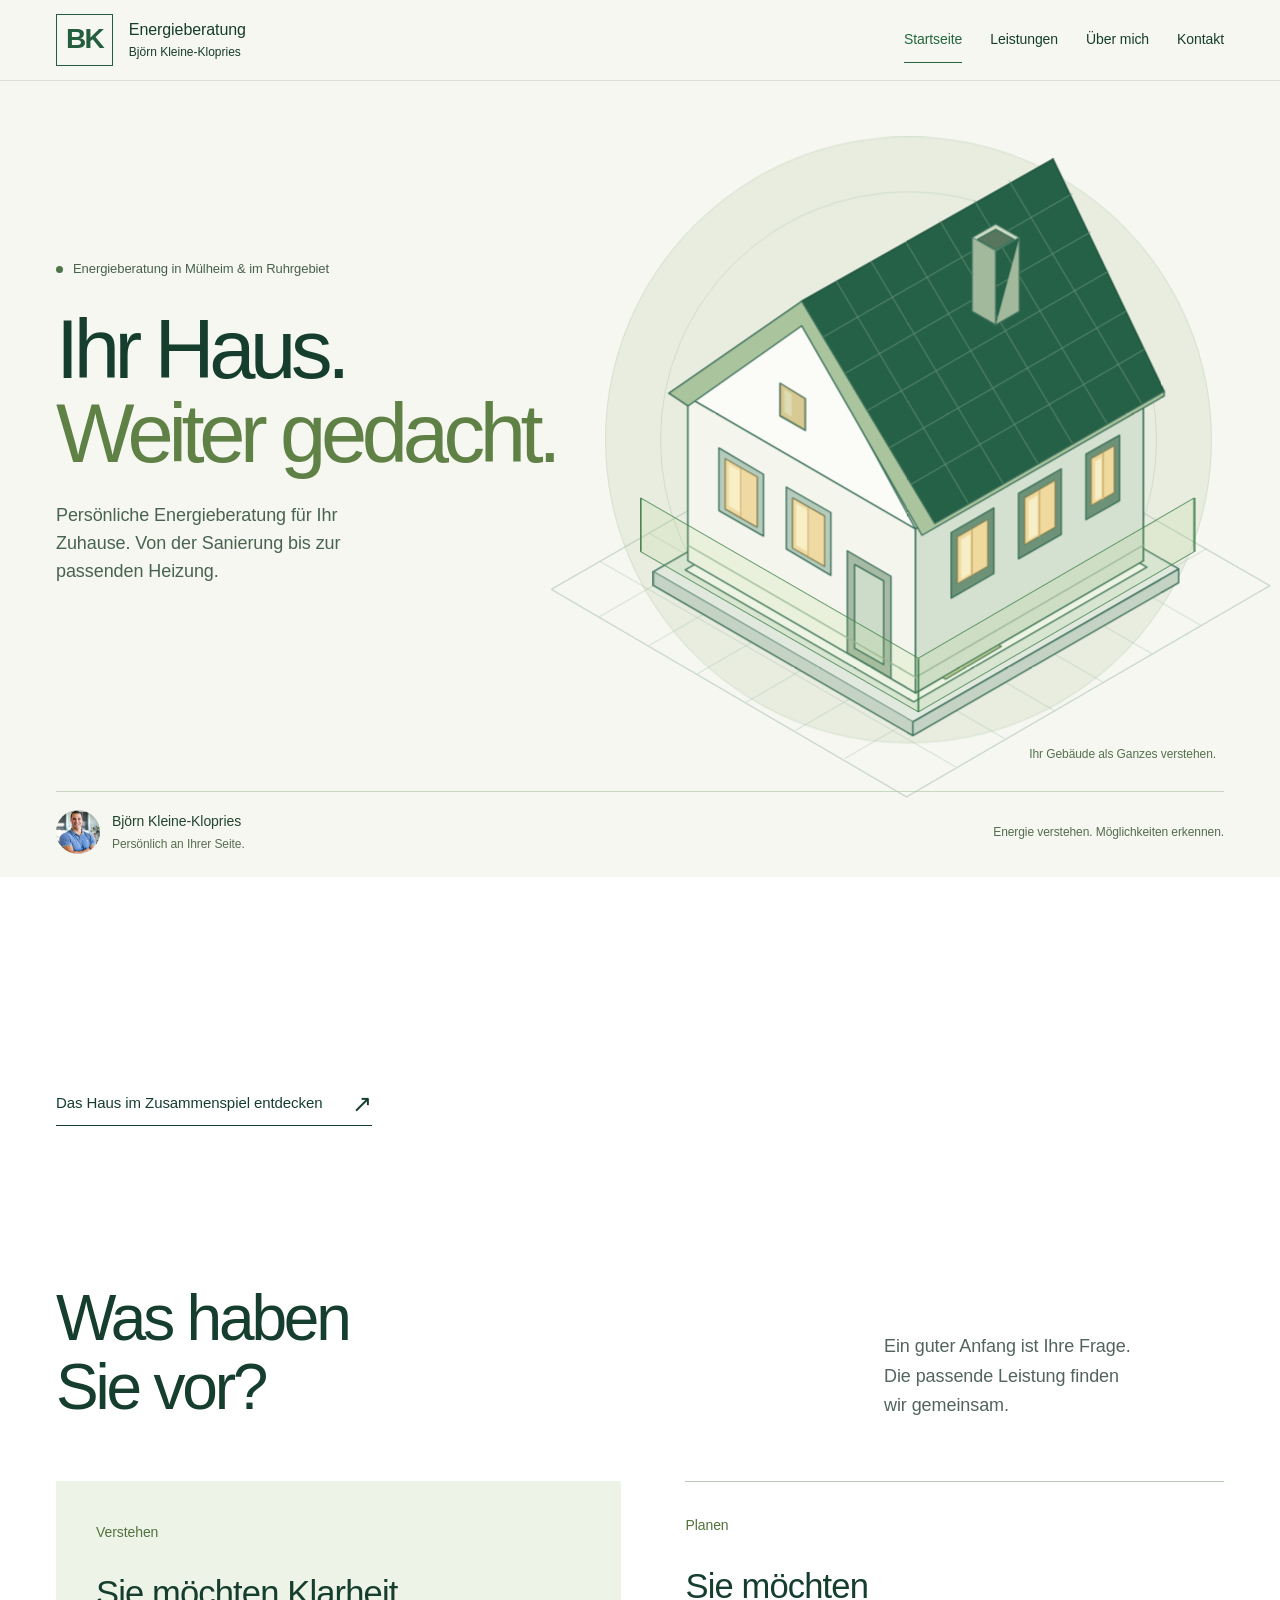
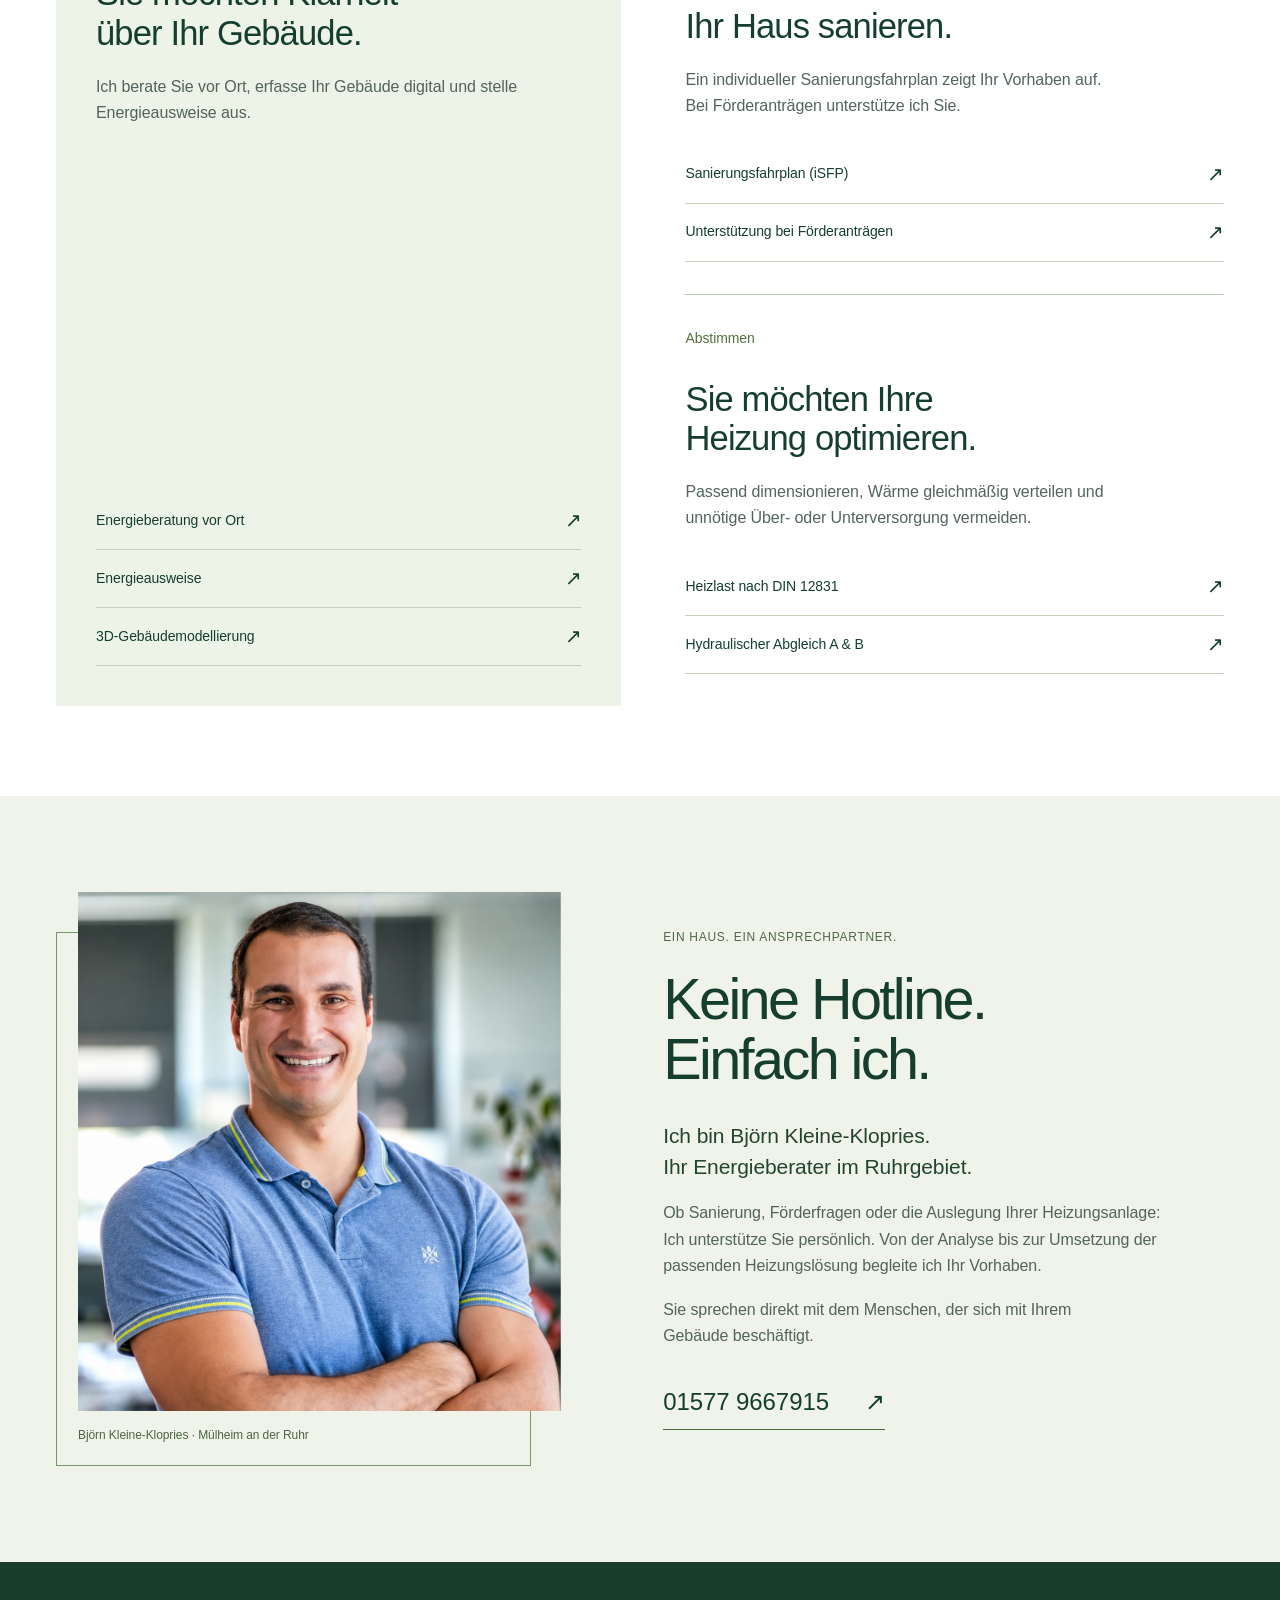
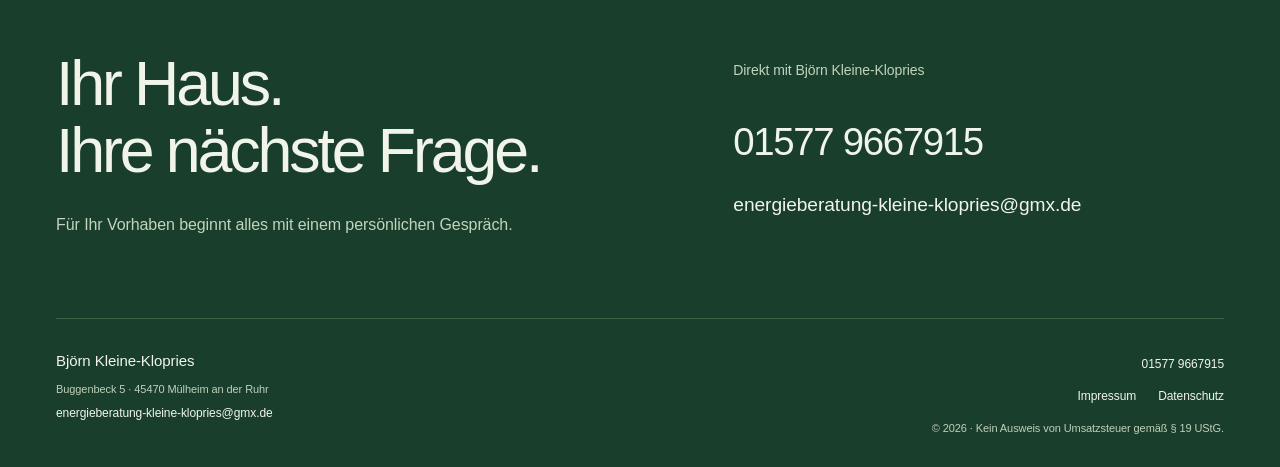
==== commit f6b2330b: "Remove promotional buttons and synchronize house animation without frame delay" ====
--- a/index.html
+++ b/index.html
@@ -1,7 +1,7 @@
-<!doctype html><html lang="de"><head><meta name="robots" content="noindex, nofollow"><meta charset="utf-8"><meta name="viewport" content="width=device-width,initial-scale=1"><meta name="theme-color" content="#122b26"><title>Energieberatung in Mülheim | Björn Kleine-Klopries</title><meta name="description" content="Persönliche Energieberatung im Ruhrgebiet: Energieausweise, iSFP, Förderanträge, Heizlastberechnung und hydraulischer Abgleich. Björn Kleine-Klopries in Mülheim."><link rel="canonical" href="https://www.energieberatung-kleine-klopries.de/"><meta property="og:title" content="Energieberatung in Mülheim | Björn Kleine-Klopries"><meta property="og:description" content="Persönliche Energieberatung im Ruhrgebiet: Energieausweise, iSFP, Förderanträge, Heizlastberechnung und hydraulischer Abgleich. Björn Kleine-Klopries in Mülheim."><meta property="og:type" content="website"><meta property="og:locale" content="de_DE"><meta property="og:url" content="https://www.energieberatung-kleine-klopries.de/"><link rel="icon" type="image/svg+xml" href="assets/favicon.svg"><link rel="stylesheet" href="vendor/scrollcraft/scrollcraft.css"><link rel="stylesheet" href="style.css"><link rel="stylesheet" href="experience.css"><script src="vendor/scrollcraft/scrollcraft.js" defer></script><script src="app.js" defer></script><script src="experience.js" defer></script><script type="application/ld+json">{"@context":"https://schema.org","@type":"ProfessionalService","@id":"https://www.energieberatung-kleine-klopries.de/#unternehmen","name":"Energieberatung Björn Kleine-Klopries","url":"https://www.energieberatung-kleine-klopries.de/","telephone":"+4915779667915","email":"energieberatung-kleine-klopries@gmx.de","address":{"@type":"PostalAddress","streetAddress":"Buggenbeck 5","postalCode":"45470","addressLocality":"Mülheim an der Ruhr","addressCountry":"DE"},"areaServed":["Mülheim an der Ruhr","Ruhrgebiet"],"founder":{"@type":"Person","name":"Björn Kleine-Klopries"}}</script></head><body class="experience"><a class="skip" href="#inhalt">Zum Inhalt springen</a><header class="header"><div class="wrap nav"><a class="brand" href="index.html" aria-label="Energieberatung Björn Kleine-Klopries – Startseite"><span class="brand-symbol" aria-hidden="true">BK<span>／</span></span><span>Energieberatung<small>Björn Kleine-Klopries</small></span></a><button class="menu-button" type="button" aria-expanded="false" aria-controls="navigation" aria-label="Menü öffnen"><span></span><span></span></button><nav id="navigation" class="navigation" aria-label="Hauptnavigation"><a aria-current="page" href="index.html">Startseite</a><a  href="leistungen/">Leistungen</a><a href="ueber-mich/">Über mich</a><a  href="kontakt/">Kontakt</a><a class="button button-small" href="kontakt/">Beratung anfragen <span aria-hidden="true">↗</span></a></nav></div></header>
+<!doctype html><html lang="de"><head><meta name="robots" content="noindex, nofollow"><meta charset="utf-8"><meta name="viewport" content="width=device-width,initial-scale=1"><meta name="theme-color" content="#122b26"><title>Energieberatung in Mülheim | Björn Kleine-Klopries</title><meta name="description" content="Persönliche Energieberatung im Ruhrgebiet: Energieausweise, iSFP, Förderanträge, Heizlastberechnung und hydraulischer Abgleich. Björn Kleine-Klopries in Mülheim."><link rel="canonical" href="https://www.energieberatung-kleine-klopries.de/"><meta property="og:title" content="Energieberatung in Mülheim | Björn Kleine-Klopries"><meta property="og:description" content="Persönliche Energieberatung im Ruhrgebiet: Energieausweise, iSFP, Förderanträge, Heizlastberechnung und hydraulischer Abgleich. Björn Kleine-Klopries in Mülheim."><meta property="og:type" content="website"><meta property="og:locale" content="de_DE"><meta property="og:url" content="https://www.energieberatung-kleine-klopries.de/"><link rel="icon" type="image/svg+xml" href="assets/favicon.svg"><link rel="stylesheet" href="vendor/scrollcraft/scrollcraft.css"><link rel="stylesheet" href="style.css"><link rel="stylesheet" href="experience.css"><script src="vendor/scrollcraft/scrollcraft.js" defer></script><script src="app.js" defer></script><script src="experience.js" defer></script><script type="application/ld+json">{"@context":"https://schema.org","@type":"ProfessionalService","@id":"https://www.energieberatung-kleine-klopries.de/#unternehmen","name":"Energieberatung Björn Kleine-Klopries","url":"https://www.energieberatung-kleine-klopries.de/","telephone":"+4915779667915","email":"energieberatung-kleine-klopries@gmx.de","address":{"@type":"PostalAddress","streetAddress":"Buggenbeck 5","postalCode":"45470","addressLocality":"Mülheim an der Ruhr","addressCountry":"DE"},"areaServed":["Mülheim an der Ruhr","Ruhrgebiet"],"founder":{"@type":"Person","name":"Björn Kleine-Klopries"}}</script></head><body class="experience"><a class="skip" href="#inhalt">Zum Inhalt springen</a><header class="header"><div class="wrap nav"><a class="brand" href="index.html" aria-label="Energieberatung Björn Kleine-Klopries – Startseite"><span class="brand-symbol" aria-hidden="true">BK<span>／</span></span><span>Energieberatung<small>Björn Kleine-Klopries</small></span></a><button class="menu-button" type="button" aria-expanded="false" aria-controls="navigation" aria-label="Menü öffnen"><span></span><span></span></button><nav id="navigation" class="navigation" aria-label="Hauptnavigation"><a aria-current="page" href="index.html">Startseite</a><a  href="leistungen/">Leistungen</a><a href="ueber-mich/">Über mich</a><a  href="kontakt/">Kontakt</a></nav></div></header>
 <main id="inhalt">
 <section class="atelier-hero" data-sc-act="flow" aria-labelledby="hero-heading">
-<div class="wrap hero-layout"><div class="hero-message"><p class="location-line"><span aria-hidden="true"></span>Energieberatung in Mülheim &amp; im Ruhrgebiet</p><h1 id="hero-heading">Ihr Haus.<br> <span>Weiter gedacht.</span></h1><p class="hero-summary">Persönliche Energieberatung für Ihr Zuhause. Von der Sanierung bis zur passenden Heizung.</p><a class="button" href="kontakt/">Beratung anfragen <span aria-hidden="true">↗</span></a></div><div class="building-scene"><div class="drawing-disc" data-sc-parallax="-0.2" aria-hidden="true"></div><svg class="hero-building" viewBox="0 0 850 800" aria-hidden="true"><g data-sc-parallax="-0.3"><use href="assets/building.svg#site"/></g><g data-sc-parallax="-0.7"><use href="assets/building.svg#base"/><g class="house-inside"><use href="assets/building.svg#inside"/></g><g class="house-room-lights"><use href="assets/building.svg#room-light"/></g><g class="house-shell"><use href="assets/building.svg#shell"/></g><g class="house-window-lights"><use class="light-front" href="assets/building.svg#light-front"/><use class="light-side" href="assets/building.svg#light-side"/><use class="light-attic" href="assets/building.svg#light-attic"/></g><g class="house-roof"><use href="assets/building.svg#roof"/></g></g><g class="house-analysis" data-sc-parallax="0.5"><use href="assets/building.svg#analysis"/></g></svg><span class="scene-caption">Ihr Gebäude als Ganzes verstehen.</span></div></div>
+<div class="wrap hero-layout"><div class="hero-message"><p class="location-line"><span aria-hidden="true"></span>Energieberatung in Mülheim &amp; im Ruhrgebiet</p><h1 id="hero-heading">Ihr Haus.<br> <span>Weiter gedacht.</span></h1><p class="hero-summary">Persönliche Energieberatung für Ihr Zuhause. Von der Sanierung bis zur passenden Heizung.</p></div><div class="building-scene"><div class="drawing-disc" data-sc-parallax="-0.2" aria-hidden="true"></div><svg class="hero-building" viewBox="0 0 850 800" aria-hidden="true"><g data-sc-parallax="-0.3"><use href="assets/building.svg#site"/></g><g data-sc-parallax="-0.7"><use href="assets/building.svg#base"/><g class="house-inside"><use href="assets/building.svg#inside"/></g><g class="house-room-lights"><use href="assets/building.svg#room-light"/></g><g class="house-shell"><use href="assets/building.svg#shell"/></g><g class="house-window-lights"><use class="light-front" href="assets/building.svg#light-front"/><use class="light-side" href="assets/building.svg#light-side"/><use class="light-attic" href="assets/building.svg#light-attic"/></g><g class="house-roof"><use href="assets/building.svg#roof"/></g></g><g class="house-analysis" data-sc-parallax="0.5"><use href="assets/building.svg#analysis"/></g></svg><span class="scene-caption">Ihr Gebäude als Ganzes verstehen.</span></div></div>
 <div class="hero-footline wrap"><a href="#ueber-mich"><img src="assets/bjoern-kleine-klopries-neu-scharf.avif" width="48" height="48" alt=""><span>Björn Kleine-Klopries<small>Persönlich an Ihrer Seite.</small></span></a><span>Energie verstehen. Möglichkeiten erkennen.</span></div>
 </section>
 <section class="quiet-note" data-sc-act="flow" aria-labelledby="note-heading"><div class="wrap"><h2 id="note-heading" data-sc-cue="0.03 1 0.08 0" data-sc-kinetic="lines">Eine neue Heizung? Beginnen wir mit dem ganzen Haus.</h2><a class="text-link home-services-link" href="leistungen/">Das Haus im Zusammenspiel entdecken <span aria-hidden="true">↗</span></a></div></section>
@@ -11,17 +11,11 @@
 <article class="offer-group offer-primary"><span class="offer-word">Verstehen</span><h3>Sie möchten Klarheit<br> über Ihr Gebäude.</h3><p>Ich berate Sie vor Ort, erfasse Ihr Gebäude digital und stelle Energieausweise aus.</p><div class="offer-links"><a href="leistungen/#vor-ort">Energieberatung vor Ort <span>↗</span></a><a href="leistungen/#energieausweis">Energieausweise <span>↗</span></a><a href="leistungen/#gebaeudemodell">3D-Gebäudemodellierung <span>↗</span></a></div></article>
 <article class="offer-group"><span class="offer-word">Planen</span><h3>Sie möchten<br> Ihr Haus sanieren.</h3><p>Ein individueller Sanierungsfahrplan zeigt Ihr Vorhaben auf. Bei Förderanträgen unterstütze ich Sie.</p><div class="offer-links"><a href="leistungen/#sanierungsfahrplan">Sanierungsfahrplan (iSFP) <span>↗</span></a><a href="leistungen/#foerderung">Unterstützung bei Förderanträgen <span>↗</span></a></div></article>
 <article class="offer-group"><span class="offer-word">Abstimmen</span><h3>Sie möchten Ihre<br> Heizung optimieren.</h3><p>Passend dimensionieren, Wärme gleichmäßig verteilen und unnötige Über- oder Unterversorgung vermeiden.</p><div class="offer-links"><a href="leistungen/#heizlast">Heizlast nach DIN 12831 <span>↗</span></a><a href="leistungen/#abgleich">Hydraulischer Abgleich A &amp; B <span>↗</span></a></div></article>
-</div><div class="funding-note"><p>Fragen zu Förderungen für Heizung oder Sanierung?</p><a href="kontakt/?anliegen=Förderung">Fördermöglichkeiten besprechen <span aria-hidden="true">↗</span></a></div></div></section>
+</div></div></section>
 <section class="person-section" id="ueber-mich" data-sc-act="flow" aria-labelledby="person-heading"><div class="wrap person-layout">
 <figure class="person-image"><div data-sc-reveal="left" data-sc-reveal-at="0.05 0.38"><img src="assets/bjoern-kleine-klopries-neu-scharf.avif" width="1280" height="1229" loading="lazy" alt="Björn Kleine-Klopries, Ihr persönlicher Energieberater"></div><figcaption>Björn Kleine-Klopries · Mülheim an der Ruhr</figcaption></figure>
 <div class="person-copy"><p class="section-kicker">Ein Haus. Ein Ansprechpartner.</p><h2 id="person-heading">Keine Hotline.<br> Einfach ich.</h2><p class="person-lead">Ich bin Björn Kleine-Klopries.<br> Ihr Energieberater im Ruhrgebiet.</p><p>Ob Sanierung, Förderfragen oder die Auslegung Ihrer Heizungsanlage: Ich unterstütze Sie persönlich. Von der Analyse bis zur Umsetzung der passenden Heizungslösung begleite ich Ihr Vorhaben.</p><p>Sie sprechen direkt mit dem Menschen, der sich mit Ihrem Gebäude beschäftigt.</p><a href="tel:+4915779667915" class="person-phone">01577 9667915 <span aria-hidden="true">↗</span></a></div></div></section>
 <section class="inquiry-section" id="anfrage" data-sc-act="flow" aria-labelledby="inquiry-heading"><div class="wrap">
-<div class="inquiry-layout"><div><h2 id="inquiry-heading">Ihr Haus.<br> Ihre nächste Frage.</h2><p>Was beschäftigt Sie gerade?<br> Wählen Sie ein Thema für unser erstes Gespräch.</p></div>
-<div class="inquiry-choice"><fieldset><legend>Worum geht es Ihnen?</legend>
-<label><input type="radio" name="topic" value="Sanierung"><span>Mein Haus sanieren</span><b aria-hidden="true">↗</b></label>
-<label><input type="radio" name="topic" value="Heizung"><span>Meine Heizung optimieren</span><b aria-hidden="true">↗</b></label>
-<label><input type="radio" name="topic" value="Förderung"><span>Fördermöglichkeiten verstehen</span><b aria-hidden="true">↗</b></label>
-<label><input type="radio" name="topic" value="Allgemeine Energieberatung" checked><span>Erst einmal orientieren</span><b aria-hidden="true">↗</b></label>
-</fieldset><a class="button inquiry-cta" id="selected-inquiry" href="kontakt/">Beratung anfragen <span aria-hidden="true">↗</span></a><p id="topic-status" aria-live="polite">Ihr Thema: Allgemeine Energieberatung</p><noscript><p>Bitte nennen Sie Ihr Thema direkt im Gespräch oder in Ihrer E-Mail.</p></noscript></div></div>
+<div class="inquiry-layout"><div><h2 id="inquiry-heading">Ihr Haus.<br> Ihre nächste Frage.</h2><p>Für Ihr Vorhaben beginnt alles mit einem persönlichen Gespräch.</p></div><div class="inquiry-contact"><p>Direkt mit Björn Kleine-Klopries</p><a href="tel:+4915779667915">01577 9667915</a><a href="mailto:energieberatung-kleine-klopries@gmx.de">energieberatung-kleine-klopries<wbr>@gmx.de</a></div></div>
 <footer class="atelier-footer"><div><strong>Björn Kleine-Klopries</strong><p>Buggenbeck 5 · 45470 Mülheim an der Ruhr</p><a href="mailto:energieberatung-kleine-klopries@gmx.de">energieberatung-kleine-klopries@gmx.de</a></div><div><a href="tel:+4915779667915">01577 9667915</a><nav aria-label="Rechtliche Informationen"><a href="impressum/">Impressum</a><a href="datenschutz/">Datenschutz</a></nav><p>© <span data-year>2026</span> · Kein Ausweis von Umsatzsteuer gemäß § 19 UStG.</p></div></footer>
 </div></section></main></body></html>
--- a/experience.css
+++ b/experience.css
@@ -50,7 +50,11 @@
 .quiet-note { background:#fff; padding-block:76px; }
 .quiet-note h2 { font-size:clamp(27px,3.3vw,47px); max-width:920px; line-height:1.2; font-weight:400; letter-spacing:-.04em; }
 .building-act { background:#e8eddf; }
-.building-stage { background:#e8eddf; }
+.building-stage {
+ background:#e8eddf;
+ --open:clamp(0,calc(var(--sc-p,0) * 1.5),1);
+ --heat:clamp(0,calc((var(--sc-p,0) - .15) / .85),1);
+}
 /* Reserve the complete scene before deferred scripts and scroll restoration.
    Otherwise a reload first lays out the no-JS version and jumps past the house. */
 .sc-boot .building-act { position:relative; height:310vh; }
@@ -76,14 +80,12 @@
 .lights-off .house-window-lights,.lights-off .house-room-lights { opacity:0; }
 .motion-static .house-window-lights { transform:none; }
 .light-switch { display:none; align-items:center; gap:8px; min-height:36px; padding:6px 12px; background:#f4f6eb; color:#315234; border:1px solid #91a684; border-radius:3px; font-size:11px; cursor:pointer; }
-.js .light-switch { display:flex; width:fit-content; margin-top:16px; }
+.js .light-switch { display:flex; width:fit-content; min-height:44px; margin:0; }
+.scene-controls { display:flex; flex-direction:column; align-items:flex-start; gap:10px; }
 .light-dot { width:7px; height:7px; background:#d4a657; border-radius:50%; }
 .light-switch[aria-pressed=false] .light-dot { background:#6c8269; }
 .light-switch:hover { background:#fff; border-color:#315234; }
 .light-switch:active { transform:translateY(1px); }
-@media(max-width:820px) {
- .js .light-switch { display:inline-flex; margin:4px 0 0 12px; min-height:32px; padding:5px 9px; vertical-align:middle; }
-}
 .diagram-note { position:absolute; bottom:55px; width:100%; text-align:center; font-size:11px; color:#586c51; }
 .analysis-stories { position:absolute; right:4%; top:42%; width:24%; max-width:330px; z-index:4; }
 .analysis-story h3 { font-size:clamp(27px,2.5vw,36px); line-height:1.1; margin-bottom:18px; }
@@ -132,6 +134,11 @@
 .inquiry-layout { display:grid; grid-template-columns:1fr .85fr; gap:100px; padding-bottom:80px; }
 .inquiry-layout h2 { font-size:clamp(40px,4.9vw,70px); letter-spacing:-.05em; }
 .inquiry-layout p { color:#c2d4bb; margin-top:28px; }
+.inquiry-contact { align-self:center; }
+.inquiry-contact p { margin:0 0 20px; font-size:14px; }
+.inquiry-contact a { display:block; width:fit-content; max-width:100%; overflow-wrap:anywhere; padding-block:8px; font-size:clamp(15px,1.5vw,21px); }
+.inquiry-contact a:first-of-type { font-size:clamp(28px,3vw,42px); letter-spacing:-.035em; }
+.inquiry-contact a:hover { text-decoration:underline; text-underline-offset:5px; }
 .inquiry-choice fieldset { border:0; padding:0; margin:0 0 28px; }
 .inquiry-choice legend { font-size:14px; padding:0 0 16px; color:#c2d4bb; }
 .inquiry-choice label { display:flex; position:relative; align-items:center; gap:12px; padding:15px 0; border-top:1px solid #708f675c; cursor:pointer; font-size:16px; }
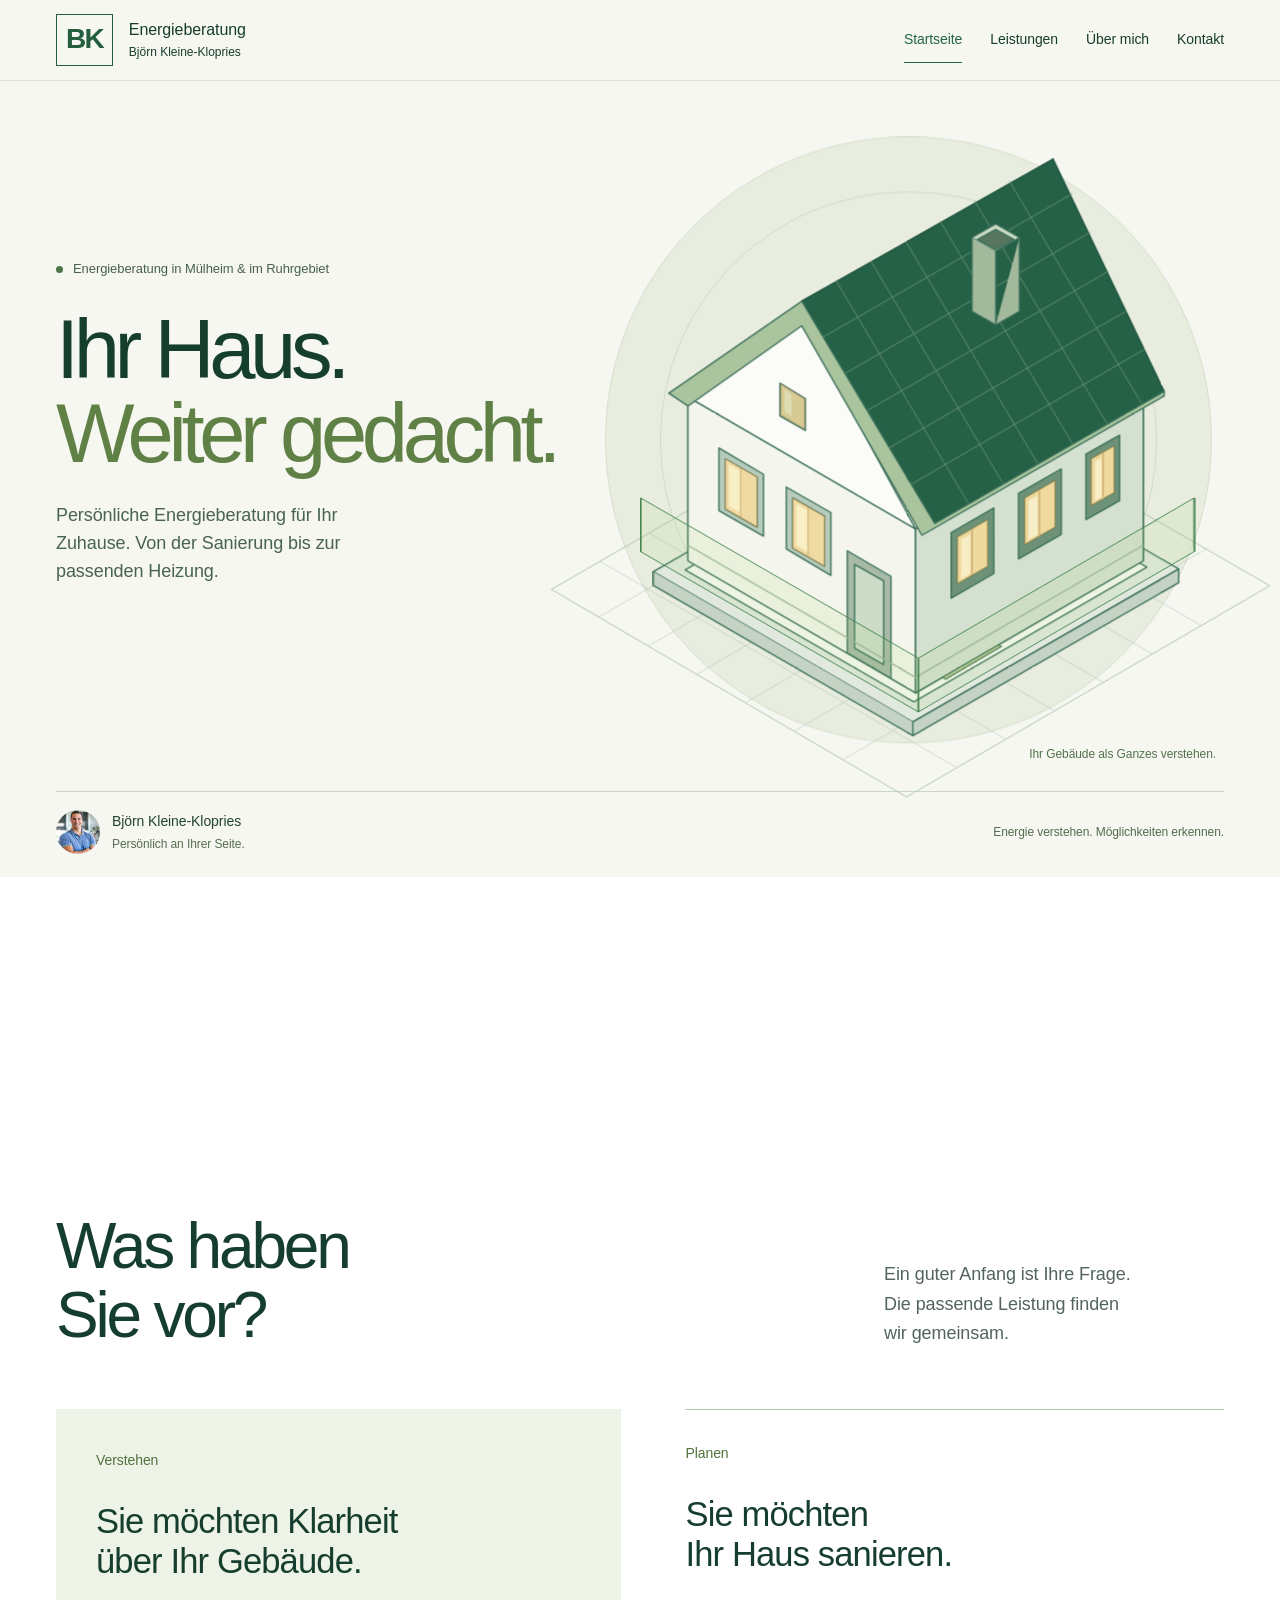
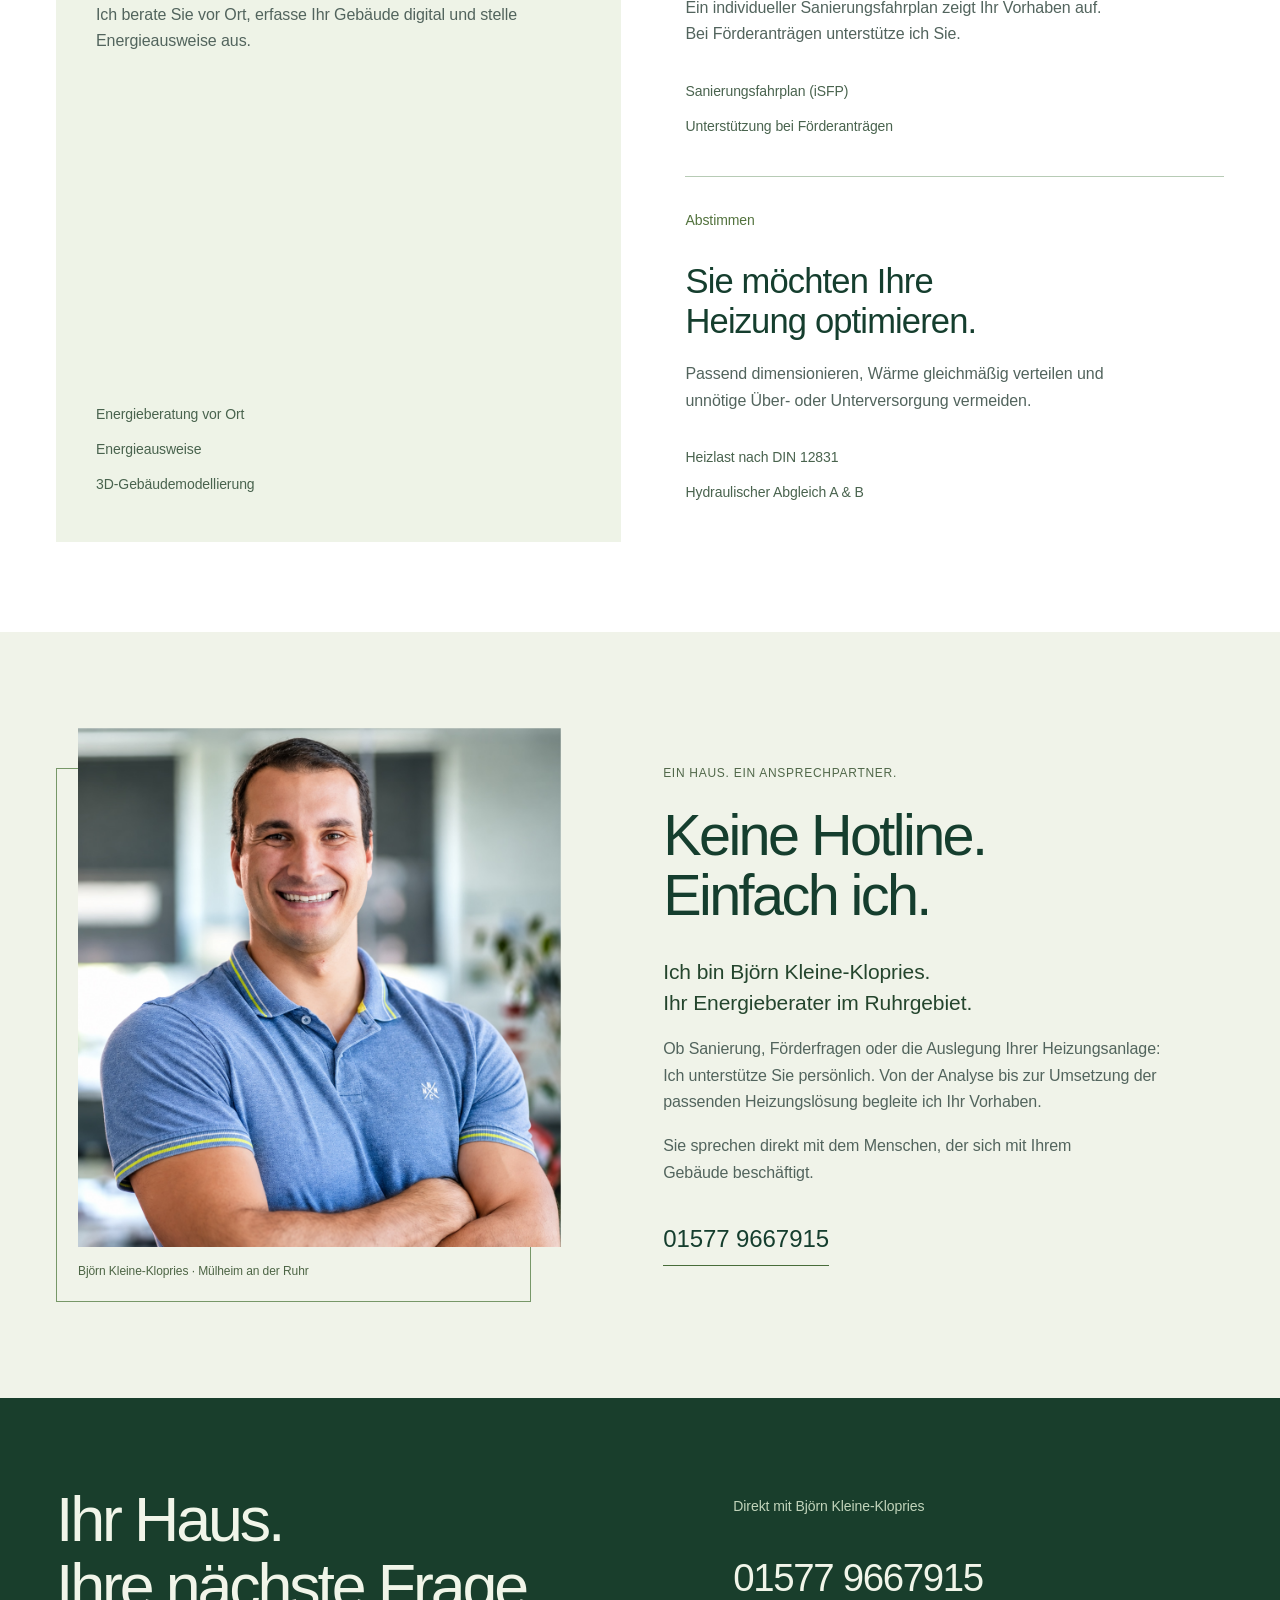
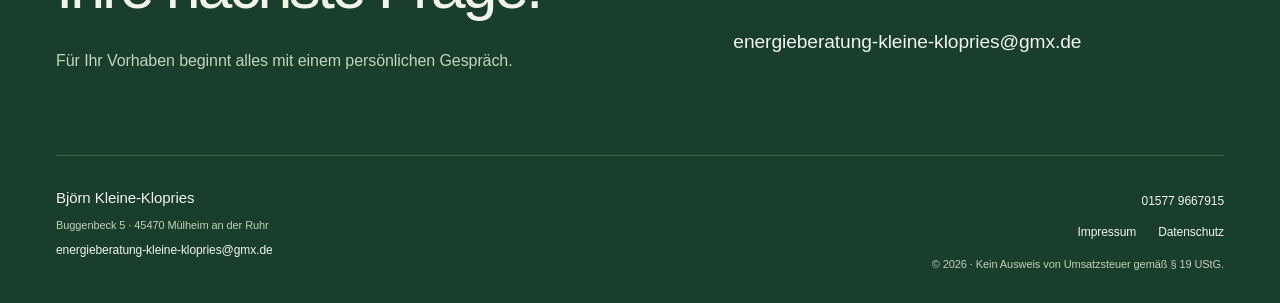
==== commit ce94d27b: "Remove arrow links and stabilize iPhone house animation with composited layers" ====
--- a/index.html
+++ b/index.html
@@ -1,20 +1,20 @@
-<!doctype html><html lang="de"><head><meta name="robots" content="noindex, nofollow"><meta charset="utf-8"><meta name="viewport" content="width=device-width,initial-scale=1"><meta name="theme-color" content="#122b26"><title>Energieberatung in Mülheim | Björn Kleine-Klopries</title><meta name="description" content="Persönliche Energieberatung im Ruhrgebiet: Energieausweise, iSFP, Förderanträge, Heizlastberechnung und hydraulischer Abgleich. Björn Kleine-Klopries in Mülheim."><link rel="canonical" href="https://www.energieberatung-kleine-klopries.de/"><meta property="og:title" content="Energieberatung in Mülheim | Björn Kleine-Klopries"><meta property="og:description" content="Persönliche Energieberatung im Ruhrgebiet: Energieausweise, iSFP, Förderanträge, Heizlastberechnung und hydraulischer Abgleich. Björn Kleine-Klopries in Mülheim."><meta property="og:type" content="website"><meta property="og:locale" content="de_DE"><meta property="og:url" content="https://www.energieberatung-kleine-klopries.de/"><link rel="icon" type="image/svg+xml" href="assets/favicon.svg"><link rel="stylesheet" href="vendor/scrollcraft/scrollcraft.css"><link rel="stylesheet" href="style.css"><link rel="stylesheet" href="experience.css"><script src="vendor/scrollcraft/scrollcraft.js" defer></script><script src="app.js" defer></script><script src="experience.js" defer></script><script type="application/ld+json">{"@context":"https://schema.org","@type":"ProfessionalService","@id":"https://www.energieberatung-kleine-klopries.de/#unternehmen","name":"Energieberatung Björn Kleine-Klopries","url":"https://www.energieberatung-kleine-klopries.de/","telephone":"+4915779667915","email":"energieberatung-kleine-klopries@gmx.de","address":{"@type":"PostalAddress","streetAddress":"Buggenbeck 5","postalCode":"45470","addressLocality":"Mülheim an der Ruhr","addressCountry":"DE"},"areaServed":["Mülheim an der Ruhr","Ruhrgebiet"],"founder":{"@type":"Person","name":"Björn Kleine-Klopries"}}</script></head><body class="experience"><a class="skip" href="#inhalt">Zum Inhalt springen</a><header class="header"><div class="wrap nav"><a class="brand" href="index.html" aria-label="Energieberatung Björn Kleine-Klopries – Startseite"><span class="brand-symbol" aria-hidden="true">BK<span>／</span></span><span>Energieberatung<small>Björn Kleine-Klopries</small></span></a><button class="menu-button" type="button" aria-expanded="false" aria-controls="navigation" aria-label="Menü öffnen"><span></span><span></span></button><nav id="navigation" class="navigation" aria-label="Hauptnavigation"><a aria-current="page" href="index.html">Startseite</a><a  href="leistungen/">Leistungen</a><a href="ueber-mich/">Über mich</a><a  href="kontakt/">Kontakt</a></nav></div></header>
+<!doctype html><html lang="de"><head><meta name="robots" content="noindex, nofollow"><meta charset="utf-8"><meta name="viewport" content="width=device-width,initial-scale=1"><meta name="theme-color" content="#122b26"><title>Energieberatung in Mülheim | Björn Kleine-Klopries</title><meta name="description" content="Persönliche Energieberatung im Ruhrgebiet: Energieausweise, iSFP, Förderanträge, Heizlastberechnung und hydraulischer Abgleich. Björn Kleine-Klopries in Mülheim."><link rel="canonical" href="https://www.energieberatung-kleine-klopries.de/"><meta property="og:title" content="Energieberatung in Mülheim | Björn Kleine-Klopries"><meta property="og:description" content="Persönliche Energieberatung im Ruhrgebiet: Energieausweise, iSFP, Förderanträge, Heizlastberechnung und hydraulischer Abgleich. Björn Kleine-Klopries in Mülheim."><meta property="og:type" content="website"><meta property="og:locale" content="de_DE"><meta property="og:url" content="https://www.energieberatung-kleine-klopries.de/"><link rel="icon" type="image/svg+xml" href="assets/favicon.svg"><link rel="stylesheet" href="vendor/scrollcraft/scrollcraft.css?v=20260918-mobile2"><link rel="stylesheet" href="style.css?v=20260918-mobile2"><link rel="stylesheet" href="experience.css?v=20260918-mobile2"><script src="vendor/scrollcraft/scrollcraft.js?v=20260918-mobile2" defer></script><script src="app.js?v=20260918-mobile2" defer></script><script src="experience.js?v=20260918-mobile2" defer></script><script type="application/ld+json">{"@context":"https://schema.org","@type":"ProfessionalService","@id":"https://www.energieberatung-kleine-klopries.de/#unternehmen","name":"Energieberatung Björn Kleine-Klopries","url":"https://www.energieberatung-kleine-klopries.de/","telephone":"+4915779667915","email":"energieberatung-kleine-klopries@gmx.de","address":{"@type":"PostalAddress","streetAddress":"Buggenbeck 5","postalCode":"45470","addressLocality":"Mülheim an der Ruhr","addressCountry":"DE"},"areaServed":["Mülheim an der Ruhr","Ruhrgebiet"],"founder":{"@type":"Person","name":"Björn Kleine-Klopries"}}</script></head><body class="experience"><a class="skip" href="#inhalt">Zum Inhalt springen</a><header class="header"><div class="wrap nav"><a class="brand" href="index.html" aria-label="Energieberatung Björn Kleine-Klopries – Startseite"><span class="brand-symbol" aria-hidden="true">BK<span>／</span></span><span>Energieberatung<small>Björn Kleine-Klopries</small></span></a><button class="menu-button" type="button" aria-expanded="false" aria-controls="navigation" aria-label="Menü öffnen"><span></span><span></span></button><nav id="navigation" class="navigation" aria-label="Hauptnavigation"><a aria-current="page" href="index.html">Startseite</a><a  href="leistungen/">Leistungen</a><a href="ueber-mich/">Über mich</a><a  href="kontakt/">Kontakt</a></nav></div></header>
 <main id="inhalt">
 <section class="atelier-hero" data-sc-act="flow" aria-labelledby="hero-heading">
 <div class="wrap hero-layout"><div class="hero-message"><p class="location-line"><span aria-hidden="true"></span>Energieberatung in Mülheim &amp; im Ruhrgebiet</p><h1 id="hero-heading">Ihr Haus.<br> <span>Weiter gedacht.</span></h1><p class="hero-summary">Persönliche Energieberatung für Ihr Zuhause. Von der Sanierung bis zur passenden Heizung.</p></div><div class="building-scene"><div class="drawing-disc" data-sc-parallax="-0.2" aria-hidden="true"></div><svg class="hero-building" viewBox="0 0 850 800" aria-hidden="true"><g data-sc-parallax="-0.3"><use href="assets/building.svg#site"/></g><g data-sc-parallax="-0.7"><use href="assets/building.svg#base"/><g class="house-inside"><use href="assets/building.svg#inside"/></g><g class="house-room-lights"><use href="assets/building.svg#room-light"/></g><g class="house-shell"><use href="assets/building.svg#shell"/></g><g class="house-window-lights"><use class="light-front" href="assets/building.svg#light-front"/><use class="light-side" href="assets/building.svg#light-side"/><use class="light-attic" href="assets/building.svg#light-attic"/></g><g class="house-roof"><use href="assets/building.svg#roof"/></g></g><g class="house-analysis" data-sc-parallax="0.5"><use href="assets/building.svg#analysis"/></g></svg><span class="scene-caption">Ihr Gebäude als Ganzes verstehen.</span></div></div>
-<div class="hero-footline wrap"><a href="#ueber-mich"><img src="assets/bjoern-kleine-klopries-neu-scharf.avif" width="48" height="48" alt=""><span>Björn Kleine-Klopries<small>Persönlich an Ihrer Seite.</small></span></a><span>Energie verstehen. Möglichkeiten erkennen.</span></div>
+<div class="hero-footline wrap"><div class="hero-person"><img src="assets/bjoern-kleine-klopries-neu-scharf.avif" width="48" height="48" alt=""><span>Björn Kleine-Klopries<small>Persönlich an Ihrer Seite.</small></span></div><span>Energie verstehen. Möglichkeiten erkennen.</span></div>
 </section>
-<section class="quiet-note" data-sc-act="flow" aria-labelledby="note-heading"><div class="wrap"><h2 id="note-heading" data-sc-cue="0.03 1 0.08 0" data-sc-kinetic="lines">Eine neue Heizung? Beginnen wir mit dem ganzen Haus.</h2><a class="text-link home-services-link" href="leistungen/">Das Haus im Zusammenspiel entdecken <span aria-hidden="true">↗</span></a></div></section>
+<section class="quiet-note" data-sc-act="flow" aria-labelledby="note-heading"><div class="wrap"><h2 id="note-heading" data-sc-cue="0.03 1 0.08 0" data-sc-kinetic="lines">Eine neue Heizung? Beginnen wir mit dem ganzen Haus.</h2></div></section>
 <section class="offer-section" id="leistungen" data-sc-act="flow" aria-labelledby="offer-heading"><div class="wrap">
 <div class="offer-heading" data-sc-in><h2 id="offer-heading">Was haben<br> Sie vor?</h2><p>Ein guter Anfang ist Ihre Frage.<br> Die passende Leistung finden wir gemeinsam.</p></div>
 <div class="offer-grid" data-sc-in data-sc-stagger="60">
-<article class="offer-group offer-primary"><span class="offer-word">Verstehen</span><h3>Sie möchten Klarheit<br> über Ihr Gebäude.</h3><p>Ich berate Sie vor Ort, erfasse Ihr Gebäude digital und stelle Energieausweise aus.</p><div class="offer-links"><a href="leistungen/#vor-ort">Energieberatung vor Ort <span>↗</span></a><a href="leistungen/#energieausweis">Energieausweise <span>↗</span></a><a href="leistungen/#gebaeudemodell">3D-Gebäudemodellierung <span>↗</span></a></div></article>
-<article class="offer-group"><span class="offer-word">Planen</span><h3>Sie möchten<br> Ihr Haus sanieren.</h3><p>Ein individueller Sanierungsfahrplan zeigt Ihr Vorhaben auf. Bei Förderanträgen unterstütze ich Sie.</p><div class="offer-links"><a href="leistungen/#sanierungsfahrplan">Sanierungsfahrplan (iSFP) <span>↗</span></a><a href="leistungen/#foerderung">Unterstützung bei Förderanträgen <span>↗</span></a></div></article>
-<article class="offer-group"><span class="offer-word">Abstimmen</span><h3>Sie möchten Ihre<br> Heizung optimieren.</h3><p>Passend dimensionieren, Wärme gleichmäßig verteilen und unnötige Über- oder Unterversorgung vermeiden.</p><div class="offer-links"><a href="leistungen/#heizlast">Heizlast nach DIN 12831 <span>↗</span></a><a href="leistungen/#abgleich">Hydraulischer Abgleich A &amp; B <span>↗</span></a></div></article>
+<article class="offer-group offer-primary"><span class="offer-word">Verstehen</span><h3>Sie möchten Klarheit<br> über Ihr Gebäude.</h3><p>Ich berate Sie vor Ort, erfasse Ihr Gebäude digital und stelle Energieausweise aus.</p><ul class="offer-list"><li>Energieberatung vor Ort </li><li>Energieausweise </li><li>3D-Gebäudemodellierung </li></ul></article>
+<article class="offer-group"><span class="offer-word">Planen</span><h3>Sie möchten<br> Ihr Haus sanieren.</h3><p>Ein individueller Sanierungsfahrplan zeigt Ihr Vorhaben auf. Bei Förderanträgen unterstütze ich Sie.</p><ul class="offer-list"><li>Sanierungsfahrplan (iSFP) </li><li>Unterstützung bei Förderanträgen </li></ul></article>
+<article class="offer-group"><span class="offer-word">Abstimmen</span><h3>Sie möchten Ihre<br> Heizung optimieren.</h3><p>Passend dimensionieren, Wärme gleichmäßig verteilen und unnötige Über- oder Unterversorgung vermeiden.</p><ul class="offer-list"><li>Heizlast nach DIN 12831 </li><li>Hydraulischer Abgleich A &amp; B </li></ul></article>
 </div></div></section>
 <section class="person-section" id="ueber-mich" data-sc-act="flow" aria-labelledby="person-heading"><div class="wrap person-layout">
 <figure class="person-image"><div data-sc-reveal="left" data-sc-reveal-at="0.05 0.38"><img src="assets/bjoern-kleine-klopries-neu-scharf.avif" width="1280" height="1229" loading="lazy" alt="Björn Kleine-Klopries, Ihr persönlicher Energieberater"></div><figcaption>Björn Kleine-Klopries · Mülheim an der Ruhr</figcaption></figure>
-<div class="person-copy"><p class="section-kicker">Ein Haus. Ein Ansprechpartner.</p><h2 id="person-heading">Keine Hotline.<br> Einfach ich.</h2><p class="person-lead">Ich bin Björn Kleine-Klopries.<br> Ihr Energieberater im Ruhrgebiet.</p><p>Ob Sanierung, Förderfragen oder die Auslegung Ihrer Heizungsanlage: Ich unterstütze Sie persönlich. Von der Analyse bis zur Umsetzung der passenden Heizungslösung begleite ich Ihr Vorhaben.</p><p>Sie sprechen direkt mit dem Menschen, der sich mit Ihrem Gebäude beschäftigt.</p><a href="tel:+4915779667915" class="person-phone">01577 9667915 <span aria-hidden="true">↗</span></a></div></div></section>
+<div class="person-copy"><p class="section-kicker">Ein Haus. Ein Ansprechpartner.</p><h2 id="person-heading">Keine Hotline.<br> Einfach ich.</h2><p class="person-lead">Ich bin Björn Kleine-Klopries.<br> Ihr Energieberater im Ruhrgebiet.</p><p>Ob Sanierung, Förderfragen oder die Auslegung Ihrer Heizungsanlage: Ich unterstütze Sie persönlich. Von der Analyse bis zur Umsetzung der passenden Heizungslösung begleite ich Ihr Vorhaben.</p><p>Sie sprechen direkt mit dem Menschen, der sich mit Ihrem Gebäude beschäftigt.</p><a href="tel:+4915779667915" class="person-phone">01577 9667915 </a></div></div></section>
 <section class="inquiry-section" id="anfrage" data-sc-act="flow" aria-labelledby="inquiry-heading"><div class="wrap">
 <div class="inquiry-layout"><div><h2 id="inquiry-heading">Ihr Haus.<br> Ihre nächste Frage.</h2><p>Für Ihr Vorhaben beginnt alles mit einem persönlichen Gespräch.</p></div><div class="inquiry-contact"><p>Direkt mit Björn Kleine-Klopries</p><a href="tel:+4915779667915">01577 9667915</a><a href="mailto:energieberatung-kleine-klopries@gmx.de">energieberatung-kleine-klopries<wbr>@gmx.de</a></div></div>
 <footer class="atelier-footer"><div><strong>Björn Kleine-Klopries</strong><p>Buggenbeck 5 · 45470 Mülheim an der Ruhr</p><a href="mailto:energieberatung-kleine-klopries@gmx.de">energieberatung-kleine-klopries@gmx.de</a></div><div><a href="tel:+4915779667915">01577 9667915</a><nav aria-label="Rechtliche Informationen"><a href="impressum/">Impressum</a><a href="datenschutz/">Datenschutz</a></nav><p>© <span data-year>2026</span> · Kein Ausweis von Umsatzsteuer gemäß § 19 UStG.</p></div></footer>
--- a/experience.css
+++ b/experience.css
@@ -57,13 +57,17 @@
 }
 /* Reserve the complete scene before deferred scripts and scroll restoration.
    Otherwise a reload first lays out the no-JS version and jumps past the house. */
-.sc-boot .building-act { position:relative; height:310vh; }
-.sc-boot .building-stage { position:sticky; top:0; height:100vh; height:100svh; overflow:clip; }
+.sc-boot .building-act { --scene-height:100svh; position:relative; height:calc(var(--scene-height) * 3.1); }
+.sc-boot .building-stage { position:sticky; top:0; height:var(--scene-height,100svh); overflow:clip; }
 .analysis-heading { position:absolute; left:4%; top:116px; z-index:3; }
 .section-kicker { font-size:12px; text-transform:uppercase; letter-spacing:.06em; margin-bottom:22px; color:#51684a; }
 .analysis-heading h2 { font-size:clamp(48px,5.2vw,76px); letter-spacing:-.055em; }
 .exploded-wrap { position:absolute; width:64%; left:19%; top:8%; height:88%; }
 .exploded-building { width:100%; height:100%; fill:none; stroke:#3c705b; stroke-width:1.5; stroke-linejoin:round; overflow:visible; }
+.exploded-building { position:relative; }
+.house-layer { position:absolute; inset:0; pointer-events:none; }
+.house-layer svg { display:block; width:100%; height:100%; overflow:visible; }
+.scroll-live .house-layer:not(.house-base) { will-change:transform,opacity; }
 .exploded-building .house-roof { transform:translate(calc(var(--open,0) * -28px),calc(var(--open,0) * -180px)); }
 .exploded-building .house-shell { transform:translate(calc(var(--open,0) * -125px),calc(var(--open,0) * 38px)); opacity:calc(1 - var(--open,0) * .65); }
 .exploded-building .house-analysis { transform:translateY(calc(var(--heat,0) * -100px)); opacity:calc(.2 + var(--heat,0) * .8); }
@@ -99,6 +103,8 @@
 .analysis-track button { font:inherit; border:0; padding:10px 0; min-height:44px; background:none; color:#536b49; cursor:pointer; }
 .analysis-track button[aria-pressed=true] { color:#244e2d; font-weight:600; }
 .analysis-track button:hover { color:#153e2e; }
+.analysis-track [data-phase] { padding:10px 0; min-height:44px; display:flex; align-items:center; }
+.analysis-track [data-phase].is-active { color:#244e2d; font-weight:600; }
 .analysis-story a.pick-topic { display:block; width:fit-content; margin-top:8px; border:0; text-decoration:underline; text-underline-offset:4px; font-size:12px; }
 .analysis-track b { display:block; width:100%; height:2px; background:#427133; transform:scaleX(var(--heat,0)); transform-origin:left; }
 .offer-section { background:#fff; padding-block:82px 90px; }
@@ -116,6 +122,10 @@
 .offer-links a { display:flex; justify-content:space-between; gap:16px; align-items:center; padding-block:12px; border-bottom:1px solid #c3d2ba; font-size:14px; min-height:48px; }
 .offer-links a:hover { color:#226139; border-color:#226139; }
 .offer-links span { font-size:20px; }
+.offer-list { list-style:none; padding:0; margin:26px 0 0; }
+.offer-list li { padding-block:6px; font-size:14px; color:#49634e; }
+.offer-primary .offer-list { margin-top:auto; padding-top:48px; }
+.hero-person { display:flex; align-items:center; gap:12px; font-size:14px; color:#22452d; }
 .funding-note { display:flex; justify-content:space-between; align-items:center; gap:32px; border-top:1px solid #c3d2ba; padding-top:30px; margin-top:50px; font-size:14px; }
 .funding-note a { text-decoration:underline; text-underline-offset:5px; padding-block:12px; }
 .person-section { background:#f0f3e9; padding-block:96px; }
@@ -169,6 +179,7 @@
 html:not(.js) .building-stage { padding:60px 6%; }
 html:not(.js) .analysis-heading,html:not(.js) .analysis-stories,html:not(.js) .exploded-wrap { position:static; width:auto; max-width:none; }
 html:not(.js) .exploded-building { max-height:500px; }
+html:not(.js) .exploded-building { height:min(500px,90vw); }
 html:not(.js) .analysis-story { padding-bottom:25px; }
 html:not(.js) .analysis-track { display:none; }
 @media(min-width:1500px) { .hero-layout { min-height:720px; } }
